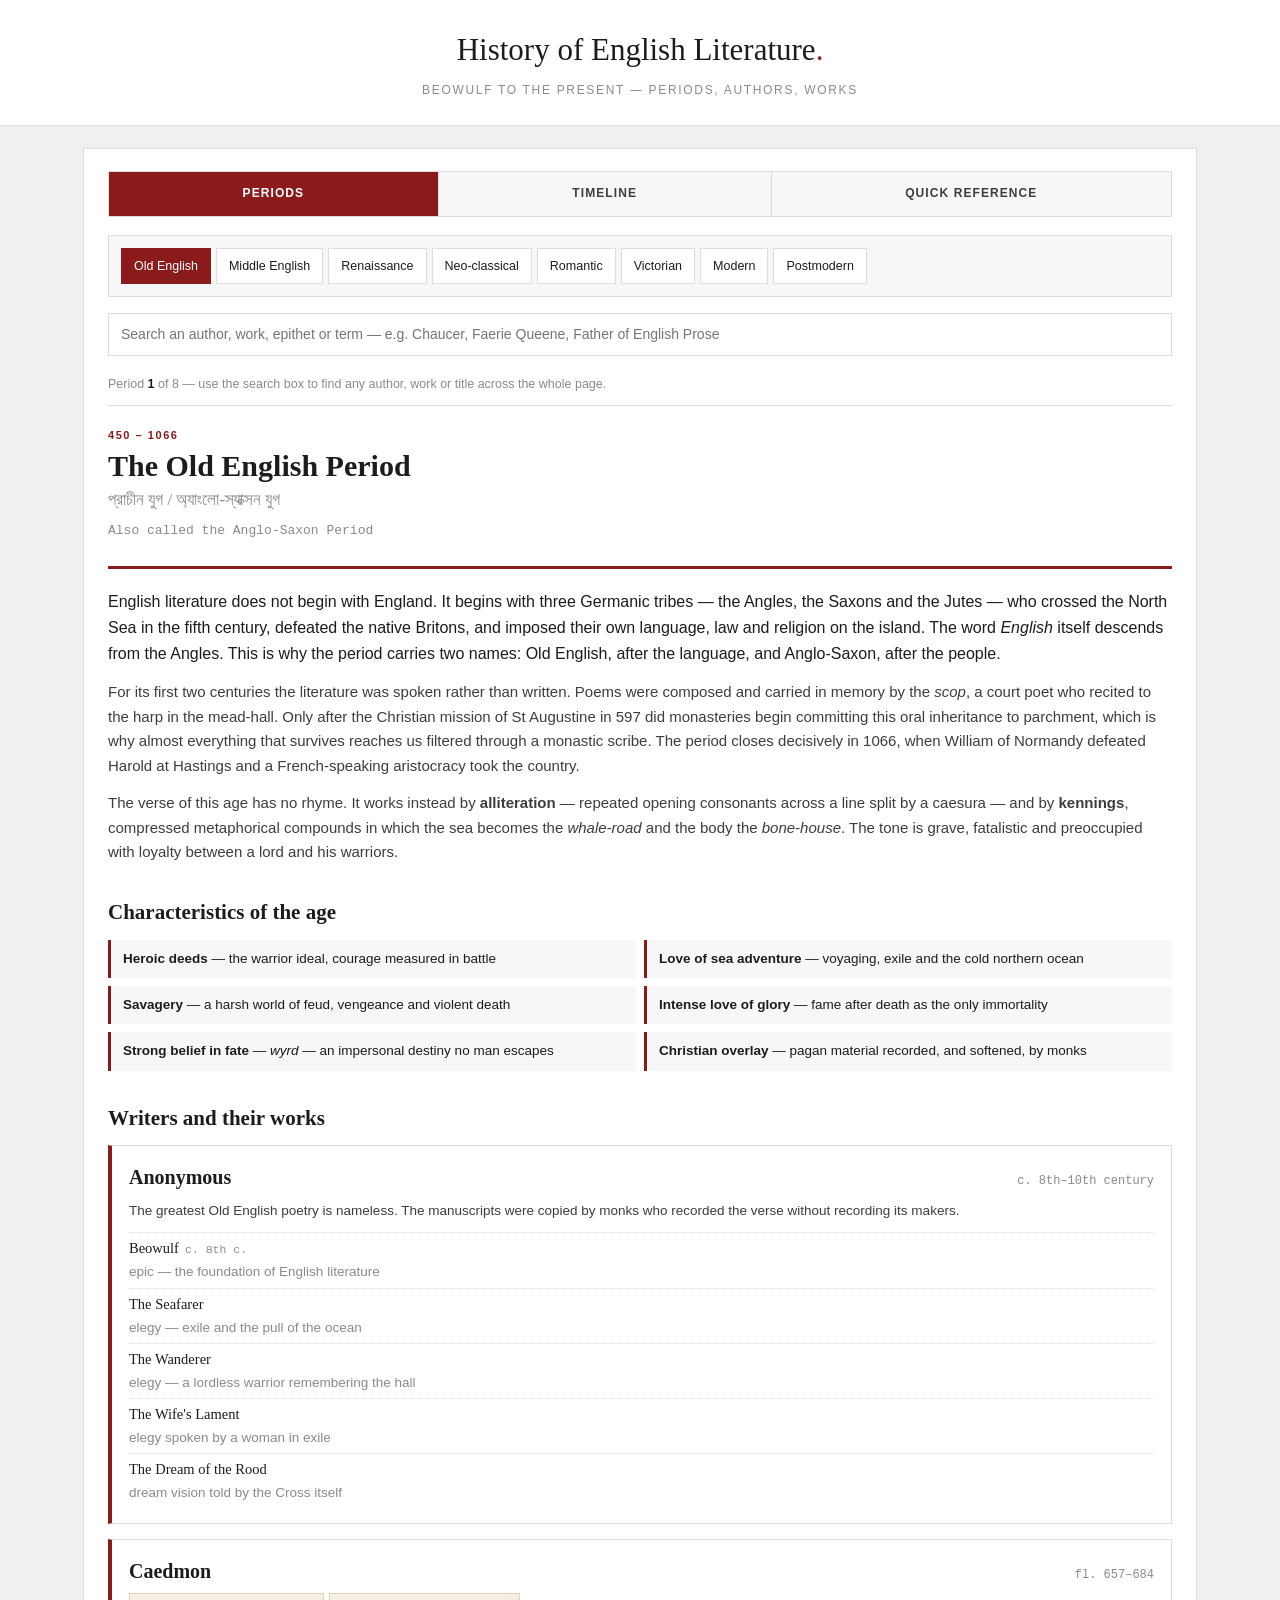
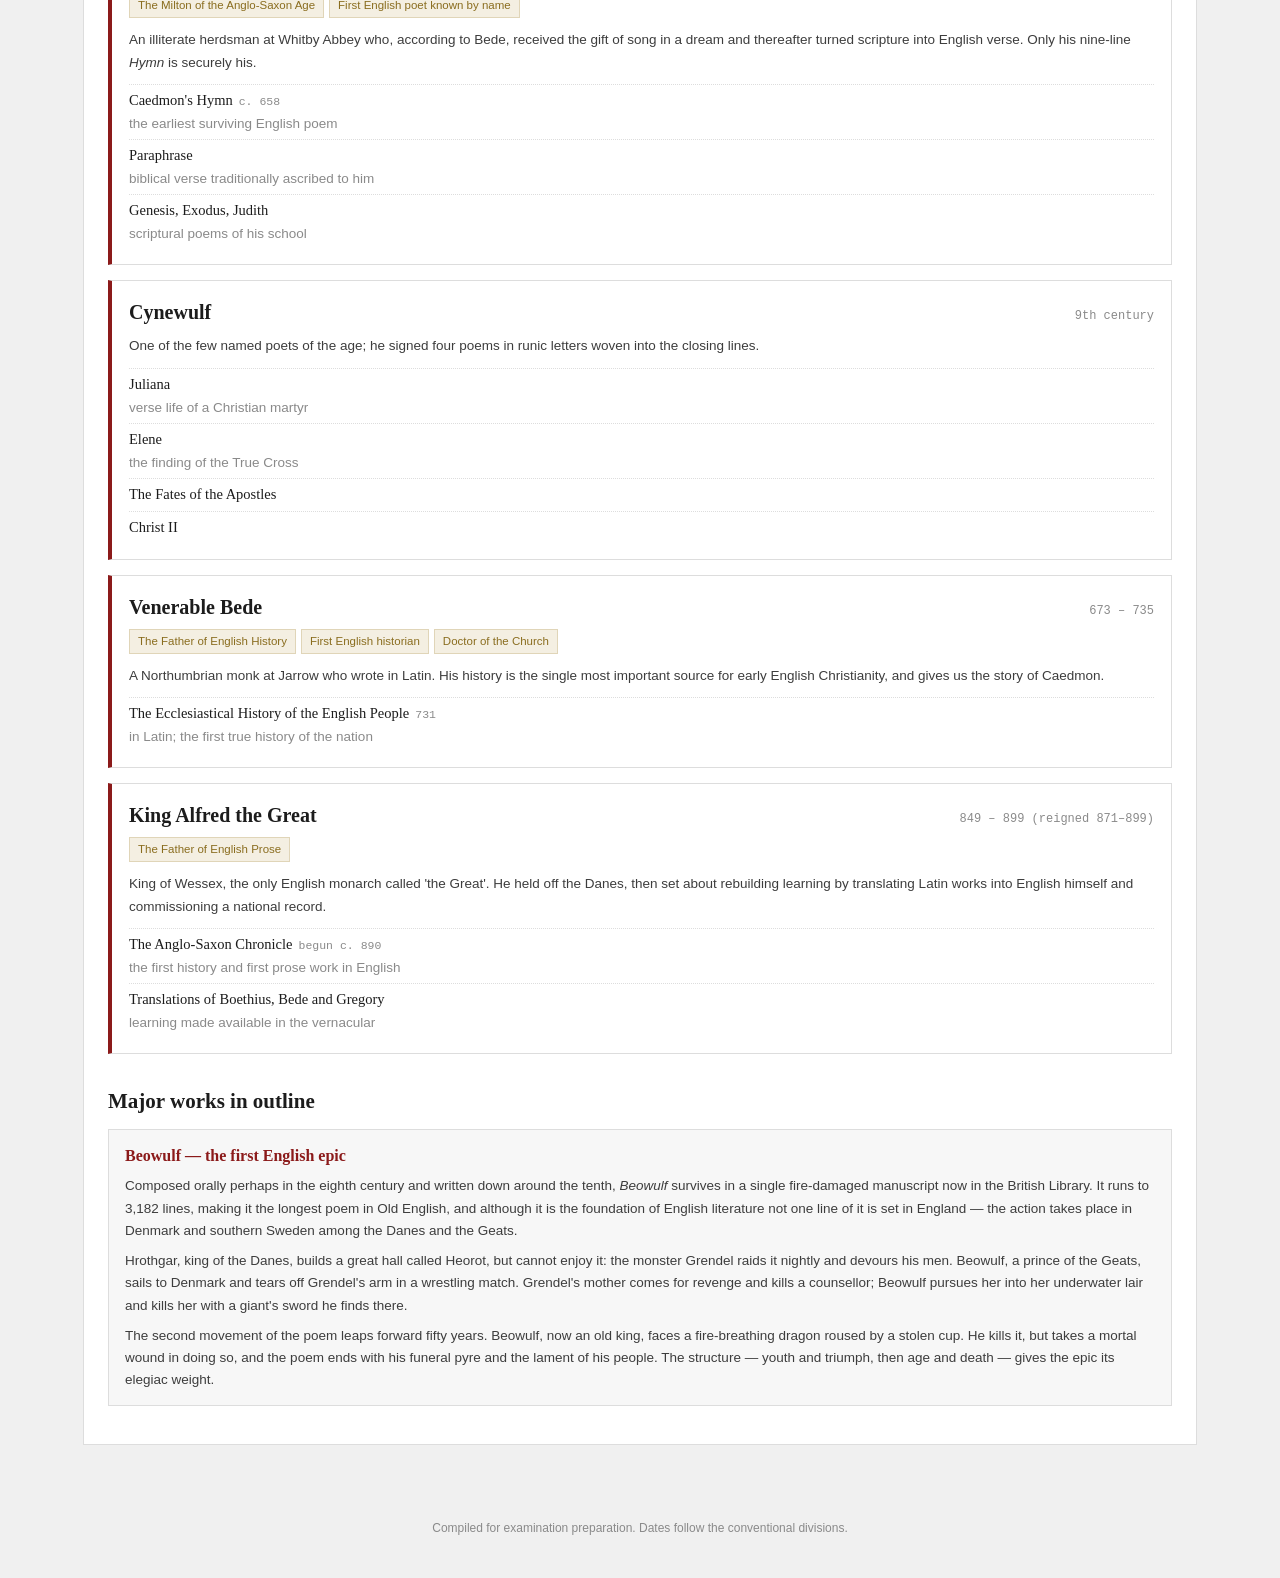
==== english-literature.html @ d2b41199 "Add files via upload" ====
<!DOCTYPE html>
<html lang="en">
<head>
<meta charset="utf-8">
<meta name="viewport" content="width=device-width, initial-scale=1">
<title>History of English Literature — periods, authors, works</title>
<meta name="description" content="A period-by-period history of English literature from Beowulf to the present: dates, characteristics, major authors, key works and the epithets examiners ask about.">
<style>
/* ==========================================================================
   Self-contained. Drop it next to style.css and delete the :root block if you
   want the page to inherit your site's tokens instead.
   ========================================================================== */
:root{
  --canvas:#fff; --tint:#f7f7f7; --ink:#1c1c1c; --ink-soft:#3d3d3d;
  --muted:#8a8a8a; --rule:#ddd; --rule-soft:#ececec;
  --red:#8b1a1a; --link:#1a4d8f; --green:#2c6e49; --gold:#8a6d1f;
  --font-head:Georgia,'Times New Roman',serif;
  --font-body:-apple-system,BlinkMacSystemFont,'Segoe UI',Roboto,sans-serif;
  --font-mono:ui-monospace,SFMono-Regular,Menlo,monospace;
}
*{box-sizing:border-box}
body{margin:0;background:#f0f0f0;color:var(--ink);font-family:var(--font-body);font-size:15px;line-height:1.65}
.wrap{max-width:1150px;margin:0 auto;padding:0 18px}

.site-header{background:var(--canvas);border-bottom:1px solid var(--rule);padding:24px 0;text-align:center}
.brand{font-family:var(--font-head);font-size:31px;color:var(--ink);text-decoration:none}
.brand .dot{color:var(--red)}
.tagline{font-size:12px;letter-spacing:.14em;text-transform:uppercase;color:var(--muted);margin:6px 0 0}
main{padding:22px 0 50px}
.panel{background:var(--canvas);border:1px solid var(--rule);padding:22px 24px}

/* tabs */
.tabs{display:flex;flex-wrap:wrap;border:1px solid var(--rule);margin-bottom:18px}
.tabs button{flex:1 1 auto;font:inherit;font-size:12px;font-weight:bold;letter-spacing:.09em;
  text-transform:uppercase;padding:12px 14px;background:var(--tint);color:var(--ink-soft);
  border:0;border-right:1px solid var(--rule);cursor:pointer}
.tabs button:last-child{border-right:0}
.tabs button:hover{color:var(--red)}
.tabs button[aria-selected="true"]{background:var(--red);color:#fff}

/* period rail */
.rail{display:flex;flex-wrap:wrap;gap:5px;padding:12px;background:var(--tint);border:1px solid var(--rule);margin-bottom:16px}
.rail button{font:inherit;font-size:12.5px;padding:7px 12px;border:1px solid var(--rule);
  background:var(--canvas);color:var(--ink);cursor:pointer}
.rail button:hover{border-color:var(--red);color:var(--red)}
.rail button[aria-pressed="true"]{background:var(--red);border-color:var(--red);color:#fff}

.searchbar{display:flex;gap:10px;margin-bottom:18px}
.searchbar input{flex:1;font:inherit;font-size:14px;padding:9px 12px;border:1px solid var(--rule);background:var(--canvas)}
.hint{font-size:12.5px;color:var(--muted);padding-bottom:10px;border-bottom:1px solid var(--rule);margin-bottom:20px}
.hint strong{color:var(--ink)}

/* period header */
.period-head{border-bottom:3px solid var(--red);padding-bottom:12px;margin-bottom:20px}
.period-kicker{font-size:11px;font-weight:bold;letter-spacing:.14em;text-transform:uppercase;color:var(--red);margin:0 0 4px}
.period-head h2{font-family:var(--font-head);font-size:30px;margin:0;line-height:1.2}
.period-head .bn{font-family:var(--font-head);font-size:17px;color:var(--muted);margin:2px 0 0}
.period-dates{font-family:var(--font-mono);font-size:13px;color:var(--muted);margin-top:6px}

h3{font-family:var(--font-head);font-size:21px;margin:26px 0 10px;padding-top:4px}
h4{font-family:var(--font-head);font-size:17px;margin:20px 0 8px}
p{margin:0 0 12px;color:var(--ink-soft)}
.lead{font-size:16px;color:var(--ink)}

.traits{display:grid;grid-template-columns:repeat(2,minmax(0,1fr));gap:8px;list-style:none;padding:0;margin:0 0 16px}
.traits li{background:var(--tint);border-left:3px solid var(--red);padding:8px 12px;font-size:13.5px}
.traits b{color:var(--ink)}

table{width:100%;border-collapse:collapse;margin:0 0 18px;font-size:13.5px}
th,td{border:1px solid var(--rule);padding:9px 11px;text-align:left;vertical-align:top}
th{background:#2b2b2b;color:#fff;font-size:11px;letter-spacing:.08em;text-transform:uppercase;font-weight:bold}
tbody tr:nth-child(even){background:#fafafa}
td .w{font-family:var(--font-head);font-size:14.5px}

/* author card */
.author{border:1px solid var(--rule);border-left:4px solid var(--red);padding:15px 17px;margin:0 0 15px;background:var(--canvas)}
.author-top{display:flex;justify-content:space-between;align-items:baseline;gap:12px;flex-wrap:wrap;margin-bottom:4px}
.author-name{font-family:var(--font-head);font-size:20px;margin:0}
.author-dates{font-family:var(--font-mono);font-size:12px;color:var(--muted)}
.epithet{display:inline-block;background:#f4efe2;border:1px solid #e0d5b8;color:var(--gold);
  font-size:11.5px;padding:2px 8px;margin:0 5px 5px 0}
.works{margin:10px 0 0;padding:0;list-style:none;font-size:13.5px}
.works li{padding:4px 0;border-top:1px dotted var(--rule)}
.works .t{font-family:var(--font-head);font-size:14.5px;color:var(--ink)}
.works .y{font-family:var(--font-mono);font-size:11.5px;color:var(--muted);margin-left:6px}
.works .g{color:var(--muted)}

.plot{background:var(--tint);border:1px solid var(--rule);padding:13px 16px;margin:0 0 16px}
.plot h5{font-family:var(--font-head);font-size:16px;margin:0 0 6px;color:var(--red)}
.plot p{font-size:13.5px;margin-bottom:8px}
.plot p:last-child{margin-bottom:0}
.quote{border-left:3px solid var(--red);padding:4px 0 4px 14px;margin:12px 0;font-family:var(--font-head);
  font-style:italic;font-size:14.5px;color:var(--ink-soft)}

.callout{background:#f4f7fa;border:1px solid #d3e0ec;padding:13px 16px;margin:16px 0;font-size:13.5px}
.callout b{color:var(--link)}

/* quick reference */
.qr-controls{display:flex;gap:10px;align-items:center;flex-wrap:wrap;margin-bottom:14px}
.btn{font:inherit;font-size:13px;padding:8px 16px;border:1px solid var(--rule);background:var(--canvas);color:var(--ink);cursor:pointer}
.btn:hover{border-color:var(--red);color:var(--red)}
table.hideAns td.ans{color:transparent;background:#efefef;cursor:pointer;user-select:none}
table.hideAns td.ans.open{color:inherit;background:inherit}

.empty{border:1px solid var(--rule);background:var(--tint);padding:26px;text-align:center;color:var(--ink-soft)}
.is-hidden{display:none!important}
footer{text-align:center;font-size:12px;color:var(--muted);padding:24px 0 40px}
mark{background:#fff2a8;color:inherit}

@media(max-width:860px){
  .traits{grid-template-columns:minmax(0,1fr)}
  .tabs button{flex:1 1 50%}
  .period-head h2{font-size:24px}
  table{font-size:12.5px}
  th,td{padding:7px 8px}
}
</style>
</head>
<body id="top">

<header class="site-header">
  <div class="wrap">
    <a class="brand" href="#top">History of English Literature<span class="dot">.</span></a>
    <p class="tagline">Beowulf to the present — periods, authors, works</p>
  </div>
</header>

<main>
<div class="wrap">
  <div class="panel">

    <div class="tabs" role="tablist">
      <button role="tab" id="tab-periods" aria-selected="true">Periods</button>
      <button role="tab" id="tab-timeline" aria-selected="false">Timeline</button>
      <button role="tab" id="tab-ref" aria-selected="false">Quick reference</button>
    </div>

    <!-- PERIODS ============================================================ -->
    <section id="panel-periods">
      <div class="rail" id="rail"></div>
      <div class="searchbar">
        <input type="search" id="q" placeholder="Search an author, work, epithet or term — e.g. Chaucer, Faerie Queene, Father of English Prose">
      </div>
      <p class="hint" id="hint">&nbsp;</p>
      <div id="content"></div>
    </section>

    <!-- TIMELINE =========================================================== -->
    <section id="panel-timeline" class="is-hidden">
      <div class="period-head">
        <p class="period-kicker">At a glance</p>
        <h2>The periods and their dates</h2>
        <p class="period-dates">Following the division set out by M. H. Abrams in <em>A Glossary of Literary Terms</em></p>
      </div>
      <p>Period boundaries are conveniences, not facts. Historians disagree by a decade here or there, and the same stretch of years often carries two names at once — the Shakespearean Age sits inside the Elizabethan, the Puritan Age overlaps the Caroline and the Commonwealth. The dates below are the ones most commonly set in examinations.</p>
      <table>
        <thead><tr><th style="width:44px">#</th><th>Period</th><th style="width:120px">Dates</th><th>Named after</th></tr></thead>
        <tbody id="tl"></tbody>
      </table>
      <div class="callout">
        <b>Why the names differ.</b> English literary periods are named in three ways: after a monarch (Elizabethan, Jacobean, Caroline, Victorian, Edwardian), after a dominant writer (the Age of Chaucer, of Dryden, of Pope, of Johnson), or after a movement or historical condition (Renaissance, Restoration, Romantic, Modern). Where a period has two names, an examiner may use either.
      </div>
    </section>

    <!-- QUICK REFERENCE ==================================================== -->
    <section id="panel-ref" class="is-hidden">
      <div class="period-head">
        <p class="period-kicker">High-yield</p>
        <h2>Epithets, firsts and fathers</h2>
        <p class="period-dates">The titles and "firsts" that questions turn on</p>
      </div>
      <div class="qr-controls">
        <button class="btn" id="toggleAns">Hide the answers</button>
        <span style="font-size:12.5px;color:var(--muted)" id="qrHint">Tap a hidden cell to reveal it</span>
      </div>

      <h3>Titles given to writers</h3>
      <table id="t-epithets"><thead><tr><th style="width:46%">Title</th><th>Writer</th></tr></thead><tbody></tbody></table>

      <h3>Firsts in English literature</h3>
      <table id="t-firsts"><thead><tr><th style="width:46%">The first…</th><th>Answer</th></tr></thead><tbody></tbody></table>

      <h3>Who wrote what</h3>
      <table id="t-works"><thead><tr><th style="width:46%">Work</th><th>Author</th></tr></thead><tbody></tbody></table>

      <h3>Famous lines and their source</h3>
      <table id="t-quotes"><thead><tr><th style="width:56%">Line</th><th>Source</th></tr></thead><tbody></tbody></table>
    </section>

  </div>
</div>
</main>

<footer>Compiled for examination preparation. Dates follow the conventional divisions.</footer>

<script>
/* ==========================================================================
   All content lives in PERIODS. Add an author by pushing to a period's
   `authors` array; add a period by pushing to PERIODS.
   ========================================================================== */
var PERIODS = [
{
id:"old", nav:"Old English", title:"The Old English Period", bn:"প্রাচীন যুগ / অ্যাংলো-স্যাক্সন যুগ",
dates:"450 – 1066", also:"Also called the Anglo-Saxon Period",
named:"The Angles and Saxons, Germanic tribes who settled Britain",
intro:[
"English literature does not begin with England. It begins with three Germanic tribes — the Angles, the Saxons and the Jutes — who crossed the North Sea in the fifth century, defeated the native Britons, and imposed their own language, law and religion on the island. The word <em>English</em> itself descends from the Angles. This is why the period carries two names: Old English, after the language, and Anglo-Saxon, after the people.",
"For its first two centuries the literature was spoken rather than written. Poems were composed and carried in memory by the <em>scop</em>, a court poet who recited to the harp in the mead-hall. Only after the Christian mission of St Augustine in 597 did monasteries begin committing this oral inheritance to parchment, which is why almost everything that survives reaches us filtered through a monastic scribe. The period closes decisively in 1066, when William of Normandy defeated Harold at Hastings and a French-speaking aristocracy took the country.",
"The verse of this age has no rhyme. It works instead by <strong>alliteration</strong> — repeated opening consonants across a line split by a caesura — and by <strong>kennings</strong>, compressed metaphorical compounds in which the sea becomes the <em>whale-road</em> and the body the <em>bone-house</em>. The tone is grave, fatalistic and preoccupied with loyalty between a lord and his warriors."
],
traits:[
["Heroic deeds","the warrior ideal, courage measured in battle"],
["Love of sea adventure","voyaging, exile and the cold northern ocean"],
["Savagery","a harsh world of feud, vengeance and violent death"],
["Intense love of glory","fame after death as the only immortality"],
["Strong belief in fate","<em>wyrd</em> — an impersonal destiny no man escapes"],
["Christian overlay","pagan material recorded, and softened, by monks"]
],
authors:[
{name:"Anonymous", dates:"c. 8th–10th century", ep:[],
 note:"The greatest Old English poetry is nameless. The manuscripts were copied by monks who recorded the verse without recording its makers.",
 works:[["Beowulf","c. 8th c.","epic — the foundation of English literature"],
        ["The Seafarer","","elegy — exile and the pull of the ocean"],
        ["The Wanderer","","elegy — a lordless warrior remembering the hall"],
        ["The Wife's Lament","","elegy spoken by a woman in exile"],
        ["The Dream of the Rood","","dream vision told by the Cross itself"]]},
{name:"Caedmon", dates:"fl. 657–684", ep:["The Milton of the Anglo-Saxon Age","First English poet known by name"],
 note:"An illiterate herdsman at Whitby Abbey who, according to Bede, received the gift of song in a dream and thereafter turned scripture into English verse. Only his nine-line <em>Hymn</em> is securely his.",
 works:[["Caedmon's Hymn","c. 658","the earliest surviving English poem"],
        ["Paraphrase","","biblical verse traditionally ascribed to him"],
        ["Genesis, Exodus, Judith","","scriptural poems of his school"]]},
{name:"Cynewulf", dates:"9th century", ep:[],
 note:"One of the few named poets of the age; he signed four poems in runic letters woven into the closing lines.",
 works:[["Juliana","","verse life of a Christian martyr"],
        ["Elene","","the finding of the True Cross"],
        ["The Fates of the Apostles","",""],
        ["Christ II","",""]]},
{name:"Venerable Bede", dates:"673 – 735", ep:["The Father of English History","First English historian","Doctor of the Church"],
 note:"A Northumbrian monk at Jarrow who wrote in Latin. His history is the single most important source for early English Christianity, and gives us the story of Caedmon.",
 works:[["The Ecclesiastical History of the English People","731","in Latin; the first true history of the nation"]]},
{name:"King Alfred the Great", dates:"849 – 899 (reigned 871–899)", ep:["The Father of English Prose"],
 note:"King of Wessex, the only English monarch called 'the Great'. He held off the Danes, then set about rebuilding learning by translating Latin works into English himself and commissioning a national record.",
 works:[["The Anglo-Saxon Chronicle","begun c. 890","the first history and first prose work in English"],
        ["Translations of Boethius, Bede and Gregory","","learning made available in the vernacular"]]}
],
plots:[
{t:"Beowulf — the first English epic",
 p:["Composed orally perhaps in the eighth century and written down around the tenth, <em>Beowulf</em> survives in a single fire-damaged manuscript now in the British Library. It runs to 3,182 lines, making it the longest poem in Old English, and although it is the foundation of English literature not one line of it is set in England — the action takes place in Denmark and southern Sweden among the Danes and the Geats.",
    "Hrothgar, king of the Danes, builds a great hall called Heorot, but cannot enjoy it: the monster Grendel raids it nightly and devours his men. Beowulf, a prince of the Geats, sails to Denmark and tears off Grendel's arm in a wrestling match. Grendel's mother comes for revenge and kills a counsellor; Beowulf pursues her into her underwater lair and kills her with a giant's sword he finds there.",
    "The second movement of the poem leaps forward fifty years. Beowulf, now an old king, faces a fire-breathing dragon roused by a stolen cup. He kills it, but takes a mortal wound in doing so, and the poem ends with his funeral pyre and the lament of his people. The structure — youth and triumph, then age and death — gives the epic its elegiac weight."]}
],
extra:""
},

{
id:"middle", nav:"Middle English", title:"The Middle English Period", bn:"মধ্যযুগ",
dates:"1066 – 1500", also:"Divided into the Anglo-Norman Period, the Age of Chaucer and the Barren Age",
named:"The transitional state of the language between Old and Modern English",
intro:[
"The Norman Conquest of 1066 did to English what no invasion has done since: it removed the language from public life. For roughly three hundred years the court spoke French, the church and the scholars wrote Latin, and English survived as the unwritten speech of the conquered majority. When it re-emerged as a literary language in the fourteenth century it had been transformed — its inflections worn away, its vocabulary flooded with French words, its poetry newly willing to rhyme.",
"The period is conventionally divided in three. The <strong>Anglo-Norman Period</strong> (1066–1350) produced little in English itself. The <strong>Age of Chaucer</strong> (1340–1400) is the summit, when Geoffrey Chaucer proved that the London dialect could carry poetry equal to anything in Europe. The <strong>Barren Age</strong> (1400–1485) that follows is a genuine trough: Chaucer's imitators had his manner without his intelligence, and little of lasting value was written until the Renaissance arrived.",
"Two forces shape the writing. Religion remains dominant, but after about 1350 a secular literature emerges alongside it — Chaucer's pilgrims are on a religious journey and tell almost entirely worldly tales. And the code of <strong>chivalry</strong>, imported with the Normans, supplies the romance: knights, quests, courtly love and the matter of King Arthur."
],
traits:[
["Love","courtly love — the knight's idealised service to a lady"],
["Religion","church-centred writing, allegory, saints' lives"],
["Chivalry","the knightly code, quest romance, Arthurian matter"],
["French and Latin influence","vocabulary, verse forms and subject matter"],
["The rise of rhyme","alliterative verse gives way to rhymed stanzas"],
["Emerging realism","Chaucer's pilgrims as observed social types"]
],
authors:[
{name:"Geoffrey Chaucer", dates:"c. 1340 – 1400", ep:["The Father of English Poetry","The Father of English Literature","First National Poet of England","The Morning Star of the Renaissance"],
 note:"Born in London, a soldier under Edward III, later a customs official and diplomat whose travels took him to Italy, where Dante, Petrarch and Boccaccio changed his idea of what poetry could do. He was the first writer buried in what became Poets' Corner, Westminster Abbey — his tomb is why it exists.",
 works:[["The Canterbury Tales","c. 1387–1400","his masterpiece; unfinished"],
        ["Troilus and Criseyde","c. 1385","his first complete long work"],
        ["The Book of the Duchess","c. 1370","elegy for Blanche of Lancaster"],
        ["The House of Fame","c. 1380","dream vision"],
        ["The Parliament of Fowls","c. 1382","dream vision; birds choose mates"],
        ["The Legend of Good Women","c. 1386",""]]},
{name:"William Langland", dates:"c. 1332 – 1386", ep:[],
 note:"A poet of protest who wrote in the old alliterative measure rather than the new rhymed verse. His target was the corruption of the clergy and the neglect of the poor.",
 works:[["Piers Plowman","1362","allegorical dream vision; social satire"]]},
{name:"John Wycliffe", dates:"c. 1320 – 1384", ep:["The Morning Star of the Reformation","Father of English Prose (a title also given to Alfred)"],
 note:"A theologian who attacked the wealth and authority of the church and insisted that ordinary people should be able to read scripture themselves. His followers were called Lollards; his bones were later dug up and burned.",
 works:[["The first complete English Bible","c. 1382","translated from the Latin Vulgate"]]},
{name:"John Gower", dates:"c. 1330 – 1408", ep:["The Moral Gower"],
 note:"Chaucer's friend and contemporary, and unusual in writing substantial works in all three languages of the age — English, French and Latin.",
 works:[["Confessio Amantis","1390","a lover's confession, in English"],
        ["Vox Clamantis","","in Latin"],
        ["Mirour de l'Omme","","in French"]]},
{name:"Sir Thomas Malory", dates:"c. 1415 – 1471", ep:[],
 note:"Compiled the scattered French and English Arthurian romances into a single continuous story while himself in prison. Printed by Caxton in 1485.",
 works:[["Le Morte d'Arthur","1485","the first prose romance in English"]]},
{name:"William Caxton", dates:"c. 1422 – 1491", ep:["The first English printer"],
 note:"Not a poet but decisive for literature: he set up the first printing press in England at Westminster in 1476, and by choosing the London dialect for his editions helped fix standard written English.",
 works:[["The Recuyell of the Historyes of Troye","1473","first book printed in English"],
        ["Printed editions of Chaucer, Gower and Malory","",""]]},
{name:"Other writers of the period", dates:"", ep:[],
 note:"",
 works:[["Geoffrey Gaimar — Estorie des Engleis","c. 1140","history in Anglo-Norman"],
        ["Thomas of Britain — Tristan","c. 1170","romance"],
        ["Anonymous — Sir Gawain and the Green Knight","c. 1375","the finest alliterative romance"],
        ["John Lydgate — Troy Book; Siege of Thebes","",""],
        ["William Dunbar — The Dance of the Seven Deadly Sins","",""]]}
],
plots:[
{t:"The Canterbury Tales",
 p:["Thirty pilgrims meet at the Tabard Inn in Southwark, bound for the shrine of Thomas Becket at Canterbury. Harry Bailly, the host, proposes that each tell two tales going and two returning, with a free supper for the best. That would have produced some 120 tales; Chaucer completed twenty-four, and no pilgrim tells more than one. The frame is left unfinished, but the fragment runs to roughly 17,000 lines.",
    "What makes the work revolutionary is the General Prologue, which introduces the pilgrims one by one — knight, miller, prioress, wife of Bath, pardoner, cook — as individuals rather than types, observed with an irony that never quite hardens into contempt. Chaucer includes himself among them, and gives himself the worst tale on purpose. Six hundred years later the portraits remain the most alive thing in medieval English."]},
{t:"Piers Plowman",
 p:["The poet falls asleep in the Malvern Hills and dreams of a field full of folk — lords, labourers, merchants, friars — assembled between a tower (Truth) and a dungeon (Falsehood). They wish to go on pilgrimage to Truth but have no guide, until a humble ploughman named Piers offers to lead them on one condition: that each first help him plough his half-acre. Most refuse, or slip away from the work.",
    "The dreamer then searches for the truly good, and finds almost none among the clergy. By the poem's close Piers has become identified with Christ himself. It is at once a religious allegory and the fiercest social criticism written in medieval England."]}
],
extra:"<div class='callout'><b>The Barren Age (1400–1485).</b> The eighty-five years between Chaucer's death and the accession of the Tudors are called the Barren Age or Dark Age of English literature. Chaucer had no successor of comparable power; his followers reproduced his forms without his substance, and the Wars of the Roses consumed the country's energies. The one great exception is Malory's <em>Le Morte d'Arthur</em>, completed at the very end of the period.</div>"
},

{
id:"renaissance", nav:"Renaissance", title:"The Renaissance Period", bn:"রেনেসাঁর যুগ",
dates:"1500 – 1660", also:"Preparation · Elizabethan · Jacobean · Caroline · Commonwealth",
named:"The French <em>renaissance</em> — rebirth, the revival of classical learning",
intro:[
"<em>Renaissance</em> means rebirth, and what was reborn was classical antiquity. The movement began in fourteenth-century Florence and reached England late, arriving with the new learning of Greek, the printing press, the Reformation and the discovery of the Americas. Its effect on literature was total: writers turned from anonymous devotion to individual ambition, from allegory to observation, from Latin to a confident vernacular.",
"The period is subdivided by reign. The <strong>Preparation</strong> (1500–1558) lays foundations — the sonnet is imported, blank verse invented, the first English comedy and tragedy written. The <strong>Elizabethan Age</strong> (1558–1603) is the summit, the Golden Age of English Literature, called <em>a nest of singing birds</em>. The <strong>Jacobean</strong> (1603–1625) turns darker and more inward. The <strong>Caroline</strong> (1625–1649) belongs to Charles I and the approaching civil war, and the <strong>Commonwealth</strong> (1649–1660) to Cromwell, whose Puritan government closed the theatres in 1642 and ended a great age of drama at a stroke.",
"Two literary developments matter above all: the arrival of <strong>drama</strong> as the dominant form, carried by Marlowe, Shakespeare and Jonson, and the arrival of the <strong>sonnet</strong>, imported from Petrarch by Wyatt and Surrey and remade into the English or Shakespearean form of three quatrains and a couplet."
],
traits:[
["Passion for knowledge","the revival of Greek and Latin learning"],
["Desire for wealth and power","ambition as a subject, not a sin"],
["Love of adventure","voyages, exploration, the New World"],
["Patriotism","national feeling after the Armada of 1588"],
["Love of beauty","sensuous imagery, the cult of the sonnet"],
["Humanism","man as the measure; life on earth worth living"]
],
authors:[
{name:"Sir Thomas More", dates:"1478 – 1535", ep:[],
 note:"Lawyer, Lord Chancellor and finally martyr — executed by Henry VIII for refusing to accept the king as head of the church. He wrote <em>Utopia</em> in Latin; it appeared in English only after his death.",
 works:[["Utopia","1516","Latin; English translation 1551. The Greek means 'no place'"]]},
{name:"Sir Thomas Wyatt", dates:"1503 – 1542", ep:["Introduced the sonnet into English"],
 note:"Diplomat and lyric poet who brought the Petrarchan sonnet back from Italy. Nothing was published in his lifetime; his poems appeared fifteen years after his death.",
 works:[["Songs and Sonnets (Tottel's Miscellany)","1557","with the Earl of Surrey"]]},
{name:"Henry Howard, Earl of Surrey", dates:"1517 – 1547", ep:["Introduced blank verse into English"],
 note:"Wyatt's collaborator, and the man who gave English poetry its most important metre — unrhymed iambic pentameter — in his translation of the <em>Aeneid</em>. Executed at thirty.",
 works:[["Translation of Virgil's Aeneid, Books II and IV","c. 1540","first English blank verse"],
        ["Poems in Tottel's Miscellany","1557",""]]},
{name:"Nicholas Udall", dates:"1504 – 1556", ep:["Wrote the first English comedy"],
 note:"Headmaster of Eton, and author of the play generally counted the first true comedy in English.",
 works:[["Ralph Roister Doister","c. 1553","the first English comedy"]]},
{name:"Thomas Sackville & Thomas Norton", dates:"1536–1608 · 1532–1584", ep:["Wrote the first English tragedy"],
 note:"Their <em>Gorboduc</em> is the first English tragedy and the first English play in blank verse — a British king divides his kingdom between two sons, who destroy each other and the state. Shakespeare would use the same premise in <em>King Lear</em>.",
 works:[["Gorboduc, or Ferrex and Porrex","1561","first English tragedy; first play in blank verse"]]},
{name:"Edmund Spenser", dates:"1552 – 1599", ep:["The Poet's Poet","The Prince of Poets"],
 note:"Born in London, educated at Cambridge, and buried near Chaucer in Westminster Abbey. He invented the nine-line <strong>Spenserian stanza</strong>, later used by Byron, Keats and Shelley.",
 works:[["The Faerie Queene","1590–96","his masterpiece; unfinished epic allegory"],
        ["The Shepheardes Calender","1579","pastoral; dedicated to Sidney"],
        ["Amoretti","1595","sonnet sequence"],
        ["Epithalamion","1595","marriage ode"],
        ["Astrophel","1596","elegy for Sidney"]]},
{name:"Sir Philip Sidney", dates:"1554 – 1586", ep:["The first English critic"],
 note:"Soldier, courtier and the age's ideal of the complete gentleman; he died at thirty-one of a wound at Zutphen. None of his work was published in his lifetime.",
 works:[["An Apology for Poetry","1595","also called The Defence of Poesie; first major English criticism"],
        ["Astrophel and Stella","1591","108 sonnets; the first English sonnet sequence"],
        ["Arcadia","1590","prose pastoral romance"]]},
{name:"Francis Bacon", dates:"1561 – 1626", ep:["The Father of the English Essay","Master of aphorism and terseness"],
 note:"Lawyer, philosopher, Lord Chancellor, and finally disgraced for taking bribes. His essays are famously compressed — argument stripped to its bones. He also gave scientific method its early modern statement.",
 works:[["Essays","1597, expanded 1625","Of Studies, Of Truth, Of Revenge, Of Marriage and Single Life, Of Great Place, Of Death, Of Friendship"],
        ["The Advancement of Learning","1605",""],
        ["Novum Organum","1620","in Latin; inductive method"],
        ["The New Atlantis","1626","utopia"]]},
{name:"Christopher Marlowe", dates:"1564 – 1593", ep:["The Father of English Tragedy","True founder of English drama","Pioneer of blank verse in drama"],
 note:"Born in Canterbury two months before Shakespeare; killed in a tavern brawl at Deptford at twenty-nine, probably as a government agent. His 'mighty line' made blank verse the natural speech of the English stage.",
 works:[["Doctor Faustus","c. 1592","the scholar who sells his soul"],
        ["Tamburlaine the Great","1587","the shepherd who conquers the East"],
        ["The Jew of Malta","c. 1589",""],
        ["Edward II","c. 1592","history play"],
        ["The Passionate Shepherd to His Love","1599","pastoral lyric"]]},
{name:"William Shakespeare", dates:"1564 – 1616", ep:["The Bard of Avon","The Swan of Avon","England's national poet"],
 note:"Born and died at Stratford-upon-Avon, on 23 April in both cases. He came to London as an actor with the Lord Chamberlain's Men, later the King's Men, and wrote some 37 plays and 154 sonnets. Though he wrote a dozen plays under James I, he is counted an Elizabethan. Most of his verse is blank verse — unrhymed iambic pentameter.",
 works:[["Tragedies","","Hamlet · Macbeth · King Lear · Othello · Romeo and Juliet · Julius Caesar · Antony and Cleopatra · Coriolanus · Timon of Athens · Titus Andronicus · Troilus and Cressida"],
        ["Comedies","","Twelfth Night · The Merchant of Venice · As You Like It · A Midsummer Night's Dream · Much Ado About Nothing · The Comedy of Errors · The Taming of the Shrew · All's Well That Ends Well · Measure for Measure · Love's Labour's Lost · The Merry Wives of Windsor"],
        ["Romances / late plays","","The Tempest · The Winter's Tale · Cymbeline · Pericles"],
        ["Histories","","Richard II · Richard III · King John · Henry IV, V, VI, VIII"],
        ["Poetry","","154 Sonnets · Venus and Adonis · The Rape of Lucrece · A Lover's Complaint · The Phoenix and the Turtle"]]},
{name:"Ben Jonson", dates:"1572 – 1637", ep:["Father of the Comedy of Humours","Poet Laureate"],
 note:"Bricklayer, soldier, actor and dramatist; he killed a fellow actor in a duel and escaped hanging by pleading benefit of clergy. His followers called themselves the Sons of Ben. His gravestone in Westminster Abbey reads <em>O Rare Ben Jonson</em>.",
 works:[["Volpone, or The Fox","1606","satire on greed built on beast fable"],
        ["The Alchemist","1610",""],
        ["Every Man in His Humour","1598","Shakespeare acted in it"],
        ["Epicoene, or The Silent Woman","1609",""],
        ["Bartholomew Fair","1614",""]]},
{name:"The University Wits", dates:"1580s–1590s", ep:[],
 note:"A group of young Oxford and Cambridge men who professionalised the English stage in the decade before Shakespeare: <strong>Christopher Marlowe, Thomas Kyd, Robert Greene, Thomas Nashe, John Lyly, George Peele</strong> and <strong>Thomas Lodge</strong>. Kyd is strictly not a graduate, but is always counted with them.",
 works:[["Thomas Kyd — The Spanish Tragedy","c. 1587","the first revenge tragedy; model for Hamlet"],
        ["John Lyly — Euphues: The Anatomy of Wit","1578","gave the language the word 'euphuism'"],
        ["Robert Greene — Friar Bacon and Friar Bungay","c. 1589",""],
        ["Thomas Nashe — The Unfortunate Traveller","1594","early picaresque fiction"],
        ["George Peele — The Arraignment of Paris","1584",""],
        ["Thomas Lodge — Rosalynde","1590","source of As You Like It"]]},
{name:"John Donne", dates:"1572 – 1631", ep:["The Poet of Love","Leader of the Metaphysical Poets"],
 note:"Born Catholic, converted to Anglicanism, and rose to be Dean of St Paul's. His poetry broke with smooth Elizabethan sweetness — abrupt, argumentative, learned, and yoking the most unlikely things together in the <strong>metaphysical conceit</strong>, as when two lovers become the twin legs of a compass.",
 works:[["The Good Morrow","","aubade"],
        ["The Sun Rising","","'Busy old fool, unruly sun'"],
        ["The Canonization","","'For God's sake hold your tongue, and let me love'"],
        ["A Valediction: Forbidding Mourning","","the compass conceit"],
        ["Death be not Proud","","Holy Sonnet X"],
        ["The Flea","",""]]},
{name:"John Webster", dates:"c. 1580 – 1634", ep:[],
 note:"The greatest tragedian after Shakespeare, and the darkest — his plays are studies in corruption, cruelty and the terror of death.",
 works:[["The Duchess of Malfi","1614","revenge tragedy"],
        ["The White Devil","1612","revenge tragedy"]]},
{name:"The Cavalier Poets", dates:"1620s–1640s", ep:["Sons of Ben"],
 note:"Courtly, secular, elegant poets who supported Charles I against Parliament: <strong>Robert Herrick, Thomas Carew, Sir John Suckling, Richard Lovelace</strong> and <strong>Abraham Cowley</strong>. They followed Ben Jonson, wrote short polished lyrics, and returned again and again to <em>carpe diem</em> — seize the day.",
 works:[["Robert Herrick — To Daffodils; Hesperides","1648","'Gather ye rosebuds while ye may'"],
        ["Richard Lovelace — To Althea, from Prison","1642","'Stone walls do not a prison make'"],
        ["Sir John Suckling — Ballad upon a Wedding","",""],
        ["Thomas Carew — An Elegy upon the Death of Dr Donne","",""]]},
{name:"George Herbert", dates:"1593 – 1633", ep:["The saint of the Metaphysical school"],
 note:"Cambridge orator turned country parson, persuaded to religion partly by Donne. His devotional poems, none published in his lifetime, include shaped or pattern poems printed in the outline of their subject.",
 works:[["The Temple","1633","posthumous collection"],
        ["Easter Wings","","a pattern poem shaped like wings"],
        ["The Collar","","rebellion and submission"],
        ["The Pulley","",""]]},
{name:"John Milton", dates:"1608 – 1674", ep:["The greatest English epic poet","The Master of the Grand Style"],
 note:"Cambridge-educated, met Galileo in Italy, then gave twenty years to political prose as Latin Secretary to Cromwell's republic. He went completely blind in 1652 and composed <em>Paradise Lost</em> by dictation. At the Restoration his books were burned and he narrowly escaped execution.",
 works:[["Paradise Lost","1667","epic in blank verse; the Fall of Man"],
        ["Paradise Regained","1671","Christ's temptation in the wilderness"],
        ["Samson Agonistes","1671","tragedy on the Greek model"],
        ["Lycidas","1637","pastoral elegy for Edward King"],
        ["Areopagitica","1644","prose; against censorship"],
        ["On His Blindness","c. 1655","sonnet — 'They also serve who only stand and wait'"]]},
{name:"Andrew Marvell", dates:"1621 – 1678", ep:["The last of the Metaphysical Poets"],
 note:"Milton's assistant as Latin Secretary, and later the man who probably saved Milton's life at the Restoration. Most of his poetry appeared only after his death.",
 works:[["To His Coy Mistress","","the great carpe diem poem"],
        ["The Definition of Love","",""],
        ["The Garden","",""],
        ["An Horatian Ode upon Cromwell's Return from Ireland","1650",""]]},
{name:"Other writers", dates:"", ep:[],
 note:"",
 works:[["King James I — the Authorised Version of the Bible","1611","the King James Bible; James was called 'the wisest fool in Christendom'"],
        ["Thomas Hobbes — Leviathan","1651","political philosophy"],
        ["Henry Vaughan — Silex Scintillans; The Retreat","1650","metaphysical; influenced Wordsworth"],
        ["Cyril Tourneur — The Revenger's Tragedy","1607",""],
        ["Jeremy Taylor — Holy Living; Holy Dying","1650–51",""]]}
],
plots:[
{t:"The Faerie Queene",
 p:["Spenser planned twelve books, one for each of twelve moral virtues, each following a knight sent out by Gloriana, Queen of Fairyland, on one day of her twelve-day festival. He finished six and part of a seventh. The poem works on several allegorical levels at once — moral, political, religious and chivalric.",
    "In Book I the Redcrosse Knight, representing Holiness and England's St George, is accompanied by Una — the one true faith — and deceived by Duessa, who stands for the Roman church and falsehood; he finally slays the dragon. Book II follows Sir Guyon, Temperance, who overcomes the enchantress Acrasia. Later books give us Britomart (Chastity), Sir Artegall (Justice) and Sir Calidore (Courtesy). Gloriana herself is Elizabeth I, and Prince Arthur, who rescues the other knights, represents Magnificence."]},
{t:"Doctor Faustus",
 p:["A brilliant scholar exhausts logic, medicine, law and theology, finds them all insufficient, and turns to necromancy. He signs a contract in his own blood with Lucifer, through the devil Mephistophilis: twenty-four years of unlimited knowledge and power, after which his soul is forfeit.",
    "What he does with that power is the tragedy. He plays tricks on the Pope, conjures Helen of Troy — 'Was this the face that launch'd a thousand ships?' — and squanders godlike power on entertainment. A Good Angel and an Evil Angel contend for him throughout, and he repeatedly tries to repent, but cannot. The final soliloquy, as the clock strikes toward midnight, is among the most terrifying speeches in English drama."]},
{t:"Hamlet",
 p:["Prince Hamlet returns to Elsinore to find his father dead, his uncle Claudius on the throne, and his mother Gertrude married to Claudius within a month — 'Frailty, thy name is woman!' His father's ghost reveals that Claudius poisoned him and demands revenge.",
    "Hamlet feigns madness while he seeks proof, staging a play, <em>The Murder of Gonzago</em>, whose plot mirrors the crime; Claudius's reaction confirms his guilt. But Hamlet delays, and the delay destroys everyone around him: Polonius killed by accident, Ophelia driven mad and drowned, Laertes turned into an instrument of revenge. In the final duel the poisoned foil and poisoned cup kill Gertrude, Laertes, Claudius and Hamlet himself.",
    "It belongs to the tradition of <strong>revenge tragedy</strong> founded by Kyd's <em>The Spanish Tragedy</em>, but Shakespeare turns the form inward: the obstacle is not an external enemy but the hero's own consciousness."]},
{t:"Macbeth",
 p:["Three witches greet Macbeth, a Scottish general, as Thane of Glamis, Thane of Cawdor, and king hereafter. When the second title arrives that same day, the third becomes an ambition. Urged on by Lady Macbeth, he murders King Duncan under his own roof at Inverness.",
    "The crown brings no security. Macbeth kills Banquo, whose descendants the witches promised the throne, and is haunted by his ghost; he slaughters Macduff's family; Scotland becomes a charnel house. Lady Macbeth, who had been the stronger of the two, disintegrates into sleepwalking guilt — 'All the perfumes of Arabia will not sweeten this little hand' — and dies by her own hand.",
    "The witches' final prophecies destroy him by being literally true and entirely misleading: no man of woman born can harm him, and he is safe till Birnam Wood comes to Dunsinane. The wood comes as camouflage, and Macduff was delivered by caesarean section."]},
{t:"Paradise Lost",
 p:["Milton's stated purpose is to 'justify the ways of God to men'. The epic opens not in Eden but in Hell, with Satan and his rebel angels lying on the burning lake after their defeat — a beginning <em>in medias res</em>, as classical epic requires. Satan rouses them, builds Pandemonium, and resolves on revenge through God's new creation, declaring it 'Better to reign in Hell, than serve in Heaven'.",
    "He makes his way to Eden, tempts Eve in the form of a serpent, and she and then Adam eat the forbidden fruit. They are expelled, but the ending is not despair: the archangel Michael shows Adam the future redemption, and the pair leave Paradise hand in hand with 'the world all before them'. Blake's remark that Milton was 'of the Devil's party without knowing it' points to the poem's central puzzle — Satan's magnificent energy in the early books."]}
],
extra:"<div class='callout'><b>The Metaphysical Poets.</b> The name was Dr Johnson's, and he meant it as a criticism: in these poets, he said, 'the most heterogeneous ideas are yoked by violence together'. The group — <strong>Donne, Herbert, Marvell, Vaughan, Crashaw and Cowley</strong> — is marked by intellectual argument in verse, abrupt colloquial openings, elaborate conceits drawn from science and geography, and a fusion of passion with logic. Largely dismissed for two centuries, they were restored to the first rank by T. S. Eliot in 1921.</div>"
},

{
id:"neoclassical", nav:"Neo-classical", title:"The Neo-Classical Period", bn:"নিওক্ল্যাসিক্যাল যুগ",
dates:"1660 – 1798", also:"Restoration · Augustan · Age of Sensibility",
named:"Its imitation of classical Greek and Roman models",
intro:[
"With the monarchy restored in 1660 the theatres reopened, and English writing changed character completely. The new ideal was classical: order, balance, correctness, reason, decorum. Writers took Horace, Virgil and Juvenal as models and aimed not at inspiration but at judgement. The characteristic verse form is the <strong>heroic couplet</strong> — rhymed iambic pentameter, closed and epigrammatic — and the characteristic mode is <strong>satire</strong>.",
"The age divides in three. The <strong>Restoration</strong> (1660–1700) is dominated by Dryden and by the comedy of manners, witty and sexually frank. The <strong>Augustan Age</strong> (1700–1745), named for the Roman emperor under whom Latin literature flourished, belongs to Pope and Swift, and is also called the Age of Pope. The <strong>Age of Sensibility</strong> (1745–1798), or Age of Johnson, sees the classical temper give way to feeling, melancholy and an interest in the primitive — a transition into Romanticism, which is why it is also called the Pre-Romantic Age.",
"The period's other great event has nothing to do with poetry. Between Defoe in 1719 and Richardson, Fielding, Sterne and Smollett in the 1740s and 1750s, the <strong>English novel</strong> comes into being as a serious literary form — realistic, prose, concerned with ordinary private lives."
],
traits:[
["Reason over emotion","judgement, good sense, restraint"],
["Satire","the dominant mode — Dryden, Pope, Swift"],
["The heroic couplet","closed, balanced, epigrammatic verse"],
["Imitation of the classics","Horace, Virgil, Juvenal as models"],
["Urban and social","the city, the coffee house, society as subject"],
["The rise of the novel","Defoe, Richardson, Fielding, Sterne"]
],
authors:[
{name:"John Dryden", dates:"1631 – 1700", ep:["The Father of English Criticism","First Poet Laureate (1668)","The age is called the Age of Dryden"],
 note:"He dominated every form of his age — verse satire, drama, translation and criticism — and made the heroic couplet the standard measure of English poetry for the next century.",
 works:[["Absalom and Achitophel","1681","political satire on a biblical frame"],
        ["Mac Flecknoe","1682","mock-heroic satire"],
        ["An Essay of Dramatic Poesy","1668","criticism, in dialogue"],
        ["All for Love","1677","blank-verse Antony and Cleopatra"],
        ["The Hind and the Panther","1687",""]]},
{name:"John Bunyan", dates:"1628 – 1688", ep:[],
 note:"A tinker's son and Nonconformist preacher who spent twelve years in Bedford jail for preaching without a licence, and wrote there. His allegory has been said to stand next to the Bible in English-speaking households.",
 works:[["The Pilgrim's Progress","1678","religious allegory"],
        ["The Holy War","1682",""],
        ["Grace Abounding to the Chief of Sinners","1666","spiritual autobiography"]]},
{name:"Daniel Defoe", dates:"1660 – 1731", ep:["Father of the English novel (a title shared with Fielding and Richardson)","Father of English journalism"],
 note:"Merchant, pamphleteer, spy and prolific journalist who turned to fiction late and wrote it as though it were fact — his novels present themselves as authentic memoirs.",
 works:[["Robinson Crusoe","1719","often called the first English novel"],
        ["Moll Flanders","1722",""],
        ["A Journal of the Plague Year","1722",""],
        ["Captain Singleton","1720",""],
        ["Roxana","1724",""]]},
{name:"Jonathan Swift", dates:"1667 – 1745", ep:["The greatest prose satirist in English"],
 note:"Born in Dublin, Dean of St Patrick's Cathedral there. His satire is savage rather than genial — where Pope mocks, Swift attacks. He lost his reason in later life. His own epitaph speaks of savage indignation that could no longer tear his heart.",
 works:[["Gulliver's Travels","1726","satire on humanity in four voyages"],
        ["A Tale of a Tub","1704","satire on religious corruption"],
        ["The Battle of the Books","1704",""],
        ["A Modest Proposal","1729","the most ferocious irony in English"]]},
{name:"Alexander Pope", dates:"1688 – 1744", ep:["The greatest of English mock-heroic poets","Master of the heroic couplet"],
 note:"Catholic, self-educated, and permanently crippled by tuberculosis of the spine, standing four foot six. He is the most quoted English poet after Shakespeare, and the first to live entirely on the earnings of his writing — his Homer translation made him independent.",
 works:[["The Rape of the Lock","1712, expanded 1714","mock-heroic on a stolen lock of hair"],
        ["An Essay on Criticism","1711","'A little learning is a dangerous thing'"],
        ["An Essay on Man","1733–34","'The proper study of mankind is man'"],
        ["The Dunciad","1728","satire on dullness"],
        ["Translations of the Iliad and Odyssey","1715–26",""]]},
{name:"Samuel Richardson", dates:"1689 – 1761", ep:["Father of the English novel of character"],
 note:"A printer who began by compiling a book of model letters and discovered a novel inside it. His works are <strong>epistolary</strong> — told entirely through letters — and gave English fiction its first sustained interior life.",
 works:[["Pamela, or Virtue Rewarded","1740","the first modern English novel by some accounts"],
        ["Clarissa","1748","his masterpiece; one of the longest novels in English"],
        ["Sir Charles Grandison","1753",""]]},
{name:"Henry Fielding", dates:"1707 – 1754", ep:["The Father of the English Novel"],
 note:"Playwright, magistrate and founder of the Bow Street Runners. He began writing fiction to ridicule Richardson's <em>Pamela</em>, and produced in <em>Tom Jones</em> the first great comic novel in English.",
 works:[["Tom Jones","1749","his masterpiece"],
        ["Joseph Andrews","1742","began as a parody of Pamela"],
        ["Shamela","1741","direct burlesque of Pamela"],
        ["Amelia","1751",""],
        ["Jonathan Wild","1743",""]]},
{name:"Samuel Johnson", dates:"1709 – 1784", ep:["Dr Johnson — the age is called the Age of Johnson","The greatest English lexicographer"],
 note:"Poet, essayist, critic, biographer and dictionary-maker, and the most formidable conversationalist of his century — preserved for us by Boswell's biography, generally called the finest in the language.",
 works:[["A Dictionary of the English Language","1755","nine years' work, largely single-handed"],
        ["Preface to Shakespeare","1765","criticism"],
        ["Lives of the Poets","1779–81",""],
        ["Rasselas","1759","philosophical tale"],
        ["London","1738","verse satire"]]},
{name:"Thomas Gray", dates:"1716 – 1771", ep:["The Graveyard Poet"],
 note:"A retiring Cambridge professor who published very little, and secured immortality with a single poem — the most quoted in English before Wordsworth.",
 works:[["Elegy Written in a Country Churchyard","1751","'Full many a flower is born to blush unseen'"],
        ["The Bard","1757",""],
        ["Ode on a Distant Prospect of Eton College","1747",""]]},
{name:"Restoration and 18th-century dramatists", dates:"", ep:[],
 note:"Restoration comedy — the <strong>comedy of manners</strong> — is witty, cynical and sexually frank, and was attacked for immorality by Jeremy Collier in 1698. Later in the century Goldsmith and Sheridan revived stage comedy in a gentler key.",
 works:[["William Congreve — The Way of the World","1700","the finest comedy of manners"],
        ["William Wycherley — The Country Wife","1675",""],
        ["Aphra Behn — Oroonoko; The Rover","1688, 1677","the first professional woman writer in English"],
        ["Oliver Goldsmith — She Stoops to Conquer","1773",""],
        ["Richard Brinsley Sheridan — The School for Scandal; The Rivals","1777, 1775",""]]},
{name:"Other writers", dates:"", ep:[],
 note:"",
 works:[["Joseph Addison & Richard Steele — The Tatler; The Spectator","1709, 1711","the periodical essay"],
        ["Laurence Sterne — Tristram Shandy","1759–67","experimental fiction two centuries early"],
        ["Tobias Smollett — Roderick Random","1748","picaresque"],
        ["Edward Gibbon — The Decline and Fall of the Roman Empire","1776–89",""],
        ["James Boswell — The Life of Samuel Johnson","1791","the greatest English biography"],
        ["Oliver Goldsmith — The Vicar of Wakefield; The Deserted Village","1766, 1770",""],
        ["Thomas Percy — Reliques of Ancient English Poetry","1765","ballad revival; pre-Romantic"],
        ["William Collins — Odes","1746","pre-Romantic"]]}
],
plots:[
{t:"The Pilgrim's Progress",
 p:["Christian, burdened by a load on his back and the knowledge that his city is doomed, sets out for the Celestial City on the advice of Evangelist. His wife and children refuse to come. He struggles through the Slough of Despond, is directed at the Wicket Gate, and loses his burden at the sight of the Cross.",
    "The journey is a map of the Christian life drawn as a landscape: the Palace Beautiful, the Valley of Humiliation where he fights the fiend Apollyon, the Valley of the Shadow of Death, Vanity Fair where his companion Faithful is martyred, Doubting Castle and its Giant Despair, the Delectable Mountains, and at last the River of Death, crossed with Hopeful, into the Celestial City. A second part follows his wife Christiana and their children on the same road."]},
{t:"Gulliver's Travels",
 p:["Four voyages, each a different angle of attack on human self-importance. In <strong>Lilliput</strong> Gulliver is a giant among six-inch people whose politics consist of a war over which end of an egg to break and whose court appointments are decided by rope-dancing — English party politics in miniature.",
    "In <strong>Brobdingnag</strong> the proportions reverse: he is a doll among giants, and when he proudly describes European government to their philosopher king, the king concludes that Gulliver's countrymen are the most pernicious race of little vermin on the earth. In <strong>Laputa</strong> Swift turns on abstract science — projectors labour to extract sunbeams from cucumbers while their country falls into ruin.",
    "In the fourth voyage he reaches the land of the <strong>Houyhnhnms</strong>, rational horses, who keep as beasts the filthy human-shaped <strong>Yahoos</strong>. Gulliver comes to loathe his own species so completely that on returning home he cannot bear the smell of his wife. The book is read as a children's story and written as one of the bleakest indictments of humanity ever composed."]},
{t:"The Rape of the Lock",
 p:["A real quarrel between two Catholic families — a young lord cut a lock of hair from a society beauty — gave Pope the occasion for a mock-heroic poem: the full machinery of classical epic applied to a trivial subject, so that the mismatch becomes the joke and the criticism.",
    "Belinda sails up the Thames guarded by sylphs commanded by Ariel; her dressing table is described as an altar and her hairpins as armour; the Baron sacrifices to Love and then, at the card table over coffee, severs the lock with a pair of scissors. A mock battle follows, and the lock ascends to become a star. The poem mocks the vanity of fashionable society while conveying its glitter exactly."]}
],
extra:""
},

{
id:"romantic", nav:"Romantic", title:"The Romantic Period", bn:"রোমান্টিক যুগ",
dates:"1798 – 1832", also:"Opens with Lyrical Ballads, closes with the Reform Act and Scott's death",
named:"The Romantic movement — imagination, nature and individual feeling",
intro:[
"The Romantic period has the tidiest boundaries in English literature. It begins in 1798 with the publication of <em>Lyrical Ballads</em> by Wordsworth and Coleridge, and ends in 1832 with the first Reform Act and the death of Sir Walter Scott. In between, poetry was remade.",
"Everything the neo-classical age valued, the Romantics reversed. Where Pope wrote for a drawing room, Wordsworth wrote about a leech-gatherer in the language 'really used by men'. Reason gave way to <strong>imagination</strong>, the city to <strong>nature</strong>, society to the <strong>solitary individual</strong>, classical order to <strong>spontaneity</strong> — Wordsworth's famous definition is that poetry is 'the spontaneous overflow of powerful feelings recollected in tranquillity'. Childhood became a serious subject, the supernatural a legitimate one, and the poet a kind of prophet.",
"The engine behind it was political. The French Revolution of 1789 convinced a generation that the world could be made new — 'Bliss was it in that dawn to be alive', wrote Wordsworth — and its collapse into terror and Napoleonic empire drove many of them inward. The period is usually described in two generations: the older Wordsworth, Coleridge, Blake and Scott; the younger Byron, Shelley and Keats, all three of whom died abroad and young."
],
traits:[
["Imagination","the supreme faculty, superior to reason"],
["Nature","not scenery but a moral and spiritual presence"],
["The individual","solitude, subjectivity, the poet's own mind"],
["Simplicity of language","ordinary speech, ordinary rural subjects"],
["The supernatural","the Gothic, the strange, the visionary"],
["Medievalism and the past","ballads, romance, the Middle Ages"],
["Melancholy and longing","yearning for the unattainable"],
["Revolutionary politics","liberty, and disillusion after France"]
],
authors:[
{name:"William Blake", dates:"1757 – 1827", ep:["Pre-Romantic; poet, painter and engraver"],
 note:"An engraver by trade who saw visions from childhood, printed his own illuminated books, and was thought mad by most who knew him. He belongs before the Romantic movement proper but anticipates all of it.",
 works:[["Songs of Innocence","1789","'The Lamb'"],
        ["Songs of Experience","1794","'The Tyger', 'London'"],
        ["The Marriage of Heaven and Hell","1790–93",""],
        ["Jerusalem; Milton","","'And did those feet in ancient time'"]]},
{name:"William Wordsworth", dates:"1770 – 1850", ep:["The Poet of Nature","The High Priest of Nature","Poet Laureate 1843"],
 note:"With Coleridge he launched the movement, and in the Preface to the second edition of <em>Lyrical Ballads</em> wrote its manifesto. He is one of the <strong>Lake Poets</strong>, with Coleridge and Southey, named for the Lake District where they settled.",
 works:[["Lyrical Ballads","1798","with Coleridge; opens the Romantic age"],
        ["The Prelude","1850","autobiographical epic, published posthumously"],
        ["Tintern Abbey","1798",""],
        ["I Wandered Lonely as a Cloud","1807","'the daffodils'"],
        ["Ode: Intimations of Immortality","1807",""],
        ["The Solitary Reaper; Michael; The World Is Too Much with Us","",""]]},
{name:"Samuel Taylor Coleridge", dates:"1772 – 1834", ep:["Poet of the supernatural","Founder of English Romantic criticism"],
 note:"Wordsworth's collaborator, a critic and philosopher of the first rank, and an opium addict whose greatest poems are all unfinished or nearly so. In their division of labour Wordsworth took the ordinary and made it strange; Coleridge took the supernatural and made it believable.",
 works:[["The Rime of the Ancient Mariner","1798","opens Lyrical Ballads"],
        ["Kubla Khan","1816","'a vision in a dream'; a fragment"],
        ["Christabel","1816","unfinished"],
        ["Biographia Literaria","1817","criticism; 'willing suspension of disbelief'"],
        ["Dejection: An Ode","1802",""]]},
{name:"Lord Byron", dates:"1788 – 1824", ep:["Creator of the Byronic hero"],
 note:"The most famous writer in Europe in his lifetime — 'I awoke one morning and found myself famous' — and the most scandalous. He left England in 1816 amid rumours of incest, and died of fever at Missolonghi while fighting for Greek independence.",
 works:[["Don Juan","1819–24","satiric epic; unfinished"],
        ["Childe Harold's Pilgrimage","1812–18",""],
        ["She Walks in Beauty","1814",""],
        ["The Prisoner of Chillon","1816",""],
        ["Manfred","1817",""]]},
{name:"Percy Bysshe Shelley", dates:"1792 – 1822", ep:["The poet of revolt and hope"],
 note:"Expelled from Oxford for a pamphlet on atheism, a lifelong radical, and drowned in a boating accident off Italy a month before his thirtieth birthday. His declaration that poets are 'the unacknowledged legislators of the world' closes his <em>Defence of Poetry</em>.",
 works:[["Ode to the West Wind","1819","'If Winter comes, can Spring be far behind?'"],
        ["To a Skylark","1820",""],
        ["Prometheus Unbound","1820","lyrical drama"],
        ["Adonais","1821","elegy for Keats"],
        ["Ozymandias","1818",""],
        ["A Defence of Poetry","1821","prose"]]},
{name:"John Keats", dates:"1795 – 1821", ep:["The Poet of Beauty","The Poet of Sensuousness"],
 note:"Trained as a surgeon, abandoned it for poetry, produced his greatest work in a single astonishing year — 1819 — and died of tuberculosis in Rome at twenty-five. His self-composed epitaph reads: 'Here lies one whose name was writ in water.'",
 works:[["Ode on a Grecian Urn","1819","'Beauty is truth, truth beauty'"],
        ["Ode to a Nightingale","1819",""],
        ["To Autumn","1819",""],
        ["Ode on Melancholy; Ode to Psyche","1819",""],
        ["The Eve of St Agnes","1820",""],
        ["Endymion","1818","'A thing of beauty is a joy for ever'"],
        ["La Belle Dame sans Merci","1819","ballad"]]},
{name:"Sir Walter Scott", dates:"1771 – 1832", ep:["The Father of the historical novel"],
 note:"Began as a poet and turned to fiction, inventing the historical novel and making Scotland a subject for European literature. He published the novels anonymously as 'the author of Waverley'.",
 works:[["Waverley","1814","the first historical novel"],
        ["Ivanhoe","1819",""],
        ["Rob Roy","1817",""],
        ["The Lady of the Lake","1810","narrative poem"]]},
{name:"Jane Austen", dates:"1775 – 1817", ep:["Mistress of irony and the novel of manners"],
 note:"She wrote during the Romantic period but is not of it — no wild nature, no revolution, no visionary excess, but the comedy of three or four families in a country village, observed with unmatched precision. All her novels were published anonymously.",
 works:[["Pride and Prejudice","1813",""],
        ["Sense and Sensibility","1811",""],
        ["Emma","1815",""],
        ["Mansfield Park","1814",""],
        ["Northanger Abbey","1817","satire on the Gothic novel"],
        ["Persuasion","1817",""]]},
{name:"Essayists and other novelists", dates:"", ep:[],
 note:"",
 works:[["Charles Lamb — Essays of Elia","1823","under the pen name Elia"],
        ["William Hazlitt — Table Talk; The Spirit of the Age","1821, 1825","criticism"],
        ["Thomas De Quincey — Confessions of an English Opium-Eater","1821",""],
        ["Mary Shelley — Frankenstein","1818","the Gothic novel's masterpiece"],
        ["Robert Southey — Poet Laureate 1813","","the third Lake Poet"]]}
],
plots:[
{t:"The Rime of the Ancient Mariner",
 p:["An old sailor stops a guest on his way to a wedding and compels him to hear his story. On a voyage south the ship is driven into ice, and an albatross appears and is greeted as a good omen — whereupon the Mariner shoots it, for no reason the poem ever supplies. That motiveless act is the centre of everything that follows.",
    "The wind dies, the ship is becalmed under a burning sun — 'Water, water, every where, / Nor any drop to drink' — and the crew hang the dead bird around his neck. A spectral ship arrives carrying Death and Life-in-Death, who dice for the crew; all two hundred die, and the Mariner alone lives on among the corpses. Only when he blesses the water-snakes unawares does the spell break and the albatross fall from his neck. He is condemned to wander and retell the tale, and the moral he draws — that we must love all creatures — is famously too small for the horror that produced it."]},
{t:"Ode on a Grecian Urn",
 p:["Keats addresses a Greek vase, reading its carved scenes: lovers who will never kiss but whose love will never fade, a piper whose unheard melodies are sweeter than heard ones, a town emptied forever of the people going to sacrifice. Art holds life still at the moment of greatest intensity, and the cost of that permanence is that nothing in it can ever be completed.",
    "The poem ends with the urn's own pronouncement — 'Beauty is truth, truth beauty, — that is all / Ye know on earth, and all ye need to know' — a line critics have argued over for two centuries."]}
],
extra:""
},

{
id:"victorian", nav:"Victorian", title:"The Victorian Period", bn:"ভিক্টোরীয় যুগ",
dates:"1832 – 1901", also:"Named for the reign of Queen Victoria (1837–1901)",
named:"Queen Victoria",
intro:[
"The Victorian age is the age of the novel. A vastly expanded reading public, cheap serial publication in monthly parts and circulating libraries made fiction the dominant literary form for the first time, and the great Victorian novelists wrote for an audience that spanned the whole middle class.",
"It is also an age of doubt. Industrialisation created enormous wealth and appalling cities; geology and then Darwin's <em>Origin of Species</em> (1859) undermined the literal authority of scripture; and the resulting crisis of faith runs through the period's best poetry, most explicitly in Tennyson's <em>In Memoriam</em> and Arnold's <em>Dover Beach</em>. The confident public surface — moral earnestness, respectability, imperial self-assurance — sits above a persistent private anxiety.",
"Literature took on social work. Dickens attacked the workhouse, the debtors' prison and the law; Gaskell and Kingsley wrote industrial novels; Carlyle and Ruskin denounced the whole machinery of Victorian commerce. Toward the end of the century the mood shifts again with <strong>Aestheticism</strong> and the doctrine of art for art's sake, and with the pessimism of Hardy and the Decadents of the 1890s."
],
traits:[
["The novel dominant","serial publication; a mass reading public"],
["Social criticism","poverty, industry, education, class, reform"],
["Faith and doubt","science, Darwin, and the crisis of belief"],
["Moral earnestness","duty, respectability, the domestic ideal"],
["Realism","detailed observation of contemporary society"],
["The dramatic monologue","Browning's contribution to poetry"],
["Imperialism","the empire as setting and assumption"],
["Aestheticism at the close","art for art's sake; the Decadents"]
],
authors:[
{name:"Alfred, Lord Tennyson", dates:"1809 – 1892", ep:["Poet Laureate 1850–1892","The representative voice of the age"],
 note:"Laureate for forty-two years, the most popular poet England has had, and the one who gave Victorian doubt its most enduring expression in the long elegy for his friend Arthur Hallam.",
 works:[["In Memoriam A.H.H.","1850","elegy in 133 sections; seventeen years' work"],
        ["Idylls of the King","1859–85","Arthurian cycle"],
        ["Ulysses","1842","'To strive, to seek, to find, and not to yield'"],
        ["The Charge of the Light Brigade","1854",""],
        ["The Lady of Shalott","1832",""],
        ["Break, Break, Break; Crossing the Bar","",""]]},
{name:"Robert Browning", dates:"1812 – 1889", ep:["Master of the dramatic monologue"],
 note:"His characteristic form puts a single speaker in a charged moment and lets him reveal, unwittingly, far more than he intends. He eloped with Elizabeth Barrett to Italy in 1846.",
 works:[["My Last Duchess","1842","the definitive dramatic monologue"],
        ["The Ring and the Book","1868–69","a murder told twelve times over"],
        ["Fra Lippo Lippi; Andrea del Sarto","1855",""],
        ["Rabbi Ben Ezra","1864",""],
        ["Pippa Passes","1841","'God's in his heaven — All's right with the world!'"]]},
{name:"Matthew Arnold", dates:"1822 – 1888", ep:["The critic of the age"],
 note:"Poet, school inspector and the most influential critic of his century, who argued that in the absence of religion, culture and poetry must do religion's work.",
 works:[["Dover Beach","1867","'the melancholy, long, withdrawing roar' of faith"],
        ["Culture and Anarchy","1869","criticism of society"],
        ["The Scholar Gipsy; Thyrsis","1853, 1866",""],
        ["Essays in Criticism","1865, 1888",""]]},
{name:"Charles Dickens", dates:"1812 – 1870", ep:["The greatest Victorian novelist","Master of caricature and social protest"],
 note:"Sent to work in a blacking factory at twelve when his father was imprisoned for debt — an experience that shaped everything he wrote. He published in monthly parts, which explains the cliffhangers and the enormous casts.",
 works:[["Great Expectations","1861",""],
        ["David Copperfield","1850","his own favourite; largely autobiographical"],
        ["A Tale of Two Cities","1859","'It was the best of times, it was the worst of times'"],
        ["Oliver Twist","1838",""],
        ["Hard Times","1854","industrial England and utilitarian education"],
        ["Bleak House","1853","the law's delays"],
        ["The Pickwick Papers","1836","his first success"],
        ["A Christmas Carol","1843",""]]},
{name:"The Brontë sisters", dates:"Charlotte 1816–55 · Emily 1818–48 · Anne 1820–49", ep:[],
 note:"Three sisters in an isolated Yorkshire parsonage who first published under the male pen names Currer, Ellis and Acton Bell. All three died young.",
 works:[["Charlotte — Jane Eyre","1847","'Reader, I married him'"],
        ["Emily — Wuthering Heights","1847","her only novel"],
        ["Anne — The Tenant of Wildfell Hall","1848",""],
        ["Charlotte — Villette; Shirley","1853, 1849",""]]},
{name:"George Eliot", dates:"1819 – 1880", ep:["The most intellectual of Victorian novelists"],
 note:"Mary Ann Evans wrote under a man's name to be taken seriously and to protect her private life — she lived openly with a married man for over twenty years. <em>Middlemarch</em> is regularly named the greatest novel in English.",
 works:[["Middlemarch","1871–72","'a study of provincial life'"],
        ["The Mill on the Floss","1860",""],
        ["Silas Marner","1861",""],
        ["Adam Bede","1859",""],
        ["Daniel Deronda","1876",""]]},
{name:"Thomas Hardy", dates:"1840 – 1928", ep:["The novelist of Wessex","Poet of pessimism"],
 note:"He set his novels in a half-imagined 'Wessex' and was so wounded by the reception of <em>Jude the Obscure</em> that he abandoned fiction entirely and spent his last thirty years writing poetry, in which he is equally major.",
 works:[["Tess of the d'Urbervilles","1891",""],
        ["Far from the Madding Crowd","1874",""],
        ["The Mayor of Casterbridge","1886",""],
        ["Jude the Obscure","1895","his last novel"],
        ["The Return of the Native","1878",""],
        ["The Darkling Thrush; Poems 1912–13","","poetry"]]},
{name:"Oscar Wilde", dates:"1854 – 1900", ep:["Leader of the Aesthetic movement","The wittiest man of his age"],
 note:"Irish playwright, poet and aphorist, the public face of art for art's sake, ruined by imprisonment for homosexuality in 1895 and dead in Paris at forty-six.",
 works:[["The Importance of Being Earnest","1895","'A trivial comedy for serious people'"],
        ["The Picture of Dorian Gray","1890","his only novel"],
        ["Lady Windermere's Fan; An Ideal Husband","1892, 1895",""],
        ["The Ballad of Reading Gaol","1898",""],
        ["De Profundis","1905","prose, written in prison"]]},
{name:"Other Victorian writers", dates:"", ep:[],
 note:"",
 works:[["Elizabeth Barrett Browning — Sonnets from the Portuguese","1850","'How do I love thee? Let me count the ways'"],
        ["Thomas Carlyle — Sartor Resartus; The French Revolution","1836, 1837",""],
        ["John Ruskin — Modern Painters; Unto This Last","1843, 1862","art and social criticism"],
        ["John Stuart Mill — On Liberty; The Subjection of Women","1859, 1869",""],
        ["Dante Gabriel Rossetti & Christina Rossetti","","the Pre-Raphaelites; 'Goblin Market' 1862"],
        ["Algernon Charles Swinburne — Poems and Ballads","1866",""],
        ["W. M. Thackeray — Vanity Fair","1848","'a novel without a hero'"],
        ["Elizabeth Gaskell — North and South; Mary Barton","1855, 1848","industrial novels"],
        ["Anthony Trollope — Barchester Towers","1857",""],
        ["Lewis Carroll — Alice's Adventures in Wonderland","1865",""],
        ["Rudyard Kipling — Kim; The Jungle Book","1901, 1894","Nobel Prize 1907"],
        ["Robert Louis Stevenson — Treasure Island; Dr Jekyll and Mr Hyde","1883, 1886",""],
        ["Gerard Manley Hopkins","","'sprung rhythm'; published 1918, long after his death"]]}
],
plots:[
{t:"My Last Duchess",
 p:["The Duke of Ferrara shows an envoy a portrait of his previous wife, painted on the wall behind a curtain only he may draw. As he talks, he reveals that she smiled at everyone, thanked people for small kindnesses, and ranked his 'nine-hundred-years-old name' with anybody's gift — so he 'gave commands; / Then all smiles stopped together'.",
    "He is negotiating for his next wife, and he says all this to her family's representative without any awareness of what he has confessed. That gap — between what the speaker intends to say and what the reader hears — is what the dramatic monologue exists to produce."]}
],
extra:""
},

{
id:"modern", nav:"Modern", title:"The Modern Period", bn:"আধুনিক যুগ",
dates:"1901 – 1939", also:"Edwardian (1901–1910) · Georgian (1910–1936)",
named:"Modernism — the deliberate break with nineteenth-century form",
intro:[
"Modern literature is a literature of rupture. The First World War destroyed the moral confidence of the nineteenth century; Freud made the mind opaque to itself; Marx and Darwin had already unsettled society and species; Einstein unsettled space and time. Writers concluded that inherited forms could no longer hold experience, and set about breaking them.",
"In fiction this produced the <strong>stream of consciousness</strong> — Joyce and Woolf abandoning external plot for the unedited flow of a mind — and the abandonment of the reliable narrator. In poetry it produced free verse, fragmentation, allusion and difficulty, above all in <em>The Waste Land</em> (1922), which remains the central document of English modernism. 1922 is the movement's annus mirabilis: <em>Ulysses</em> and <em>The Waste Land</em> in a single year.",
"Two subordinate labels: the <strong>Edwardian</strong> period (1901–1910) covers the reign of Edward VII, when Shaw, Wells and Galsworthy still wrote confident social fiction and drama; the <strong>Georgian</strong> (1910–1936) covers George V, and includes both the pastoral Georgian poets and the War Poets who destroyed their idiom from the trenches."
],
traits:[
["Break with tradition","inherited forms rejected as inadequate"],
["Stream of consciousness","interior monologue; the unedited mind"],
["Fragmentation","broken structure, juxtaposition, collage"],
["Allusion and difficulty","the reader expected to work"],
["Alienation","the isolated individual in the modern city"],
["Loss of faith and certainty","no reliable narrator, no fixed truth"],
["Myth as scaffolding","ancient patterns under modern chaos"],
["War","the trenches as the century's defining experience"]
],
authors:[
{name:"T. S. Eliot", dates:"1888 – 1965", ep:["The central figure of English modernism","Nobel Prize 1948"],
 note:"American-born, later a British subject, and the poet-critic who reshaped both the writing and the reading of poetry in English. His criticism gave us the 'objective correlative' and the 'dissociation of sensibility', and restored the Metaphysical poets to favour.",
 works:[["The Waste Land","1922","edited by Ezra Pound; the key modernist poem"],
        ["The Love Song of J. Alfred Prufrock","1915",""],
        ["Four Quartets","1943",""],
        ["Murder in the Cathedral","1935","verse drama on Becket"],
        ["The Hollow Men","1925","'This is the way the world ends / Not with a bang but a whimper'"],
        ["Tradition and the Individual Talent","1919","criticism"]]},
{name:"James Joyce", dates:"1882 – 1941", ep:["Master of the stream of consciousness"],
 note:"An Irishman who left Dublin at twenty-two and wrote about nothing else for the rest of his life from Trieste, Zurich and Paris. <em>Ulysses</em> maps a single Dublin day — 16 June 1904, now Bloomsday — onto the structure of the <em>Odyssey</em>.",
 works:[["Ulysses","1922","one day in Dublin; banned for obscenity for years"],
        ["A Portrait of the Artist as a Young Man","1916",""],
        ["Dubliners","1914","short stories, ending with 'The Dead'"],
        ["Finnegans Wake","1939","seventeen years' work in a private language"]]},
{name:"Virginia Woolf", dates:"1882 – 1941", ep:["Central figure of the Bloomsbury Group"],
 note:"Novelist, essayist and critic who dissolved conventional plot into consciousness and time. <em>A Room of One's Own</em> is a founding text of feminist criticism — a woman needs money and a room of her own if she is to write fiction.",
 works:[["Mrs Dalloway","1925","a single day in London"],
        ["To the Lighthouse","1927",""],
        ["Orlando","1928",""],
        ["The Waves","1931",""],
        ["A Room of One's Own","1929","essay"]]},
{name:"W. B. Yeats", dates:"1865 – 1939", ep:["The greatest Irish poet","Nobel Prize 1923"],
 note:"He began as a late Romantic writing Celtic twilight and remade himself in middle age into a hard, modern poet — the rare case of a writer whose best work is his last. Central to the Irish Literary Revival and the Abbey Theatre.",
 works:[["The Second Coming","1919","'Things fall apart; the centre cannot hold'"],
        ["Sailing to Byzantium","1928",""],
        ["Easter, 1916","1916","'A terrible beauty is born'"],
        ["The Lake Isle of Innisfree","1890",""],
        ["Among School Children; Leda and the Swan","1928",""]]},
{name:"George Bernard Shaw", dates:"1856 – 1950", ep:["Nobel Prize 1925","The greatest dramatist since Shakespeare, by his own estimate"],
 note:"Irish playwright, critic and socialist who used the stage for argument — his plays come with prefaces longer than the plays. He is the only person to hold both a Nobel Prize and an Academy Award.",
 works:[["Pygmalion","1913","later the source of My Fair Lady"],
        ["Man and Superman","1903",""],
        ["Saint Joan","1923",""],
        ["Arms and the Man","1894",""],
        ["Mrs Warren's Profession","1893",""]]},
{name:"D. H. Lawrence", dates:"1885 – 1930", ep:[],
 note:"A miner's son from Nottinghamshire whose novels of instinct, class and sexuality were repeatedly banned; the obscenity trial over <em>Lady Chatterley's Lover</em> came thirty years after his death.",
 works:[["Sons and Lovers","1913",""],
        ["Women in Love","1920",""],
        ["The Rainbow","1915","suppressed on publication"],
        ["Lady Chatterley's Lover","1928","unbanned in Britain only in 1960"]]},
{name:"The War Poets", dates:"1914 – 1918", ep:[],
 note:"Young officers who wrote from the Western Front and destroyed the patriotic rhetoric of the war from inside it. Owen's preface — 'My subject is War, and the pity of War. The Poetry is in the pity' — is their statement of intent. Owen was killed one week before the Armistice.",
 works:[["Wilfred Owen — Dulce et Decorum Est; Anthem for Doomed Youth","1917–18","'The old Lie'"],
        ["Siegfried Sassoon — Counter-Attack","1918",""],
        ["Rupert Brooke — The Soldier","1914","'some corner of a foreign field'; the early, patriotic voice"],
        ["Isaac Rosenberg — Break of Day in the Trenches","1916",""]]},
{name:"Other modern writers", dates:"", ep:[],
 note:"",
 works:[["E. M. Forster — A Passage to India; Howards End","1924, 1910",""],
        ["Joseph Conrad — Heart of Darkness; Lord Jim","1899, 1900","a Pole writing in his third language"],
        ["H. G. Wells — The Time Machine; The War of the Worlds","1895, 1898","science fiction"],
        ["Ezra Pound — Cantos; Hugh Selwyn Mauberley","","'Make it new'; edited The Waste Land"],
        ["Aldous Huxley — Brave New World","1932","dystopia"],
        ["W. H. Auden — The Age of Anxiety; September 1, 1939","","the leading poet of the 1930s"],
        ["John Galsworthy — The Forsyte Saga","1922","Nobel Prize 1932"],
        ["Katherine Mansfield — The Garden Party","1922","short stories"]]}
],
plots:[
{t:"The Waste Land",
 p:["Four hundred and thirty-four lines in five sections, built from fragments of dozens of texts in half a dozen languages, with the poet's own notes appended. There is no continuous narrative and no single speaker; voices surface and vanish — a Lithuanian aristocrat, a fortune teller, a pub conversation at closing time, a typist and a clerk, the Thames, the desert, the Ganges.",
    "Underneath runs the myth of the Fisher King and the search for the Grail, taken from Jessie Weston and Frazer: a wounded king, a barren land, and a quest that might restore fertility. Eliot's post-war Europe is that barren land — 'A heap of broken images' — and the poem's closing Sanskrit benediction, <em>Shantih shantih shantih</em>, offers a peace it does not quite claim to have reached."]}
],
extra:""
},

{
id:"postmodern", nav:"Postmodern", title:"The Postmodern Period", bn:"আধুনিকোত্তর যুগ",
dates:"1939 – present", also:"Also called the Contemporary Period",
named:"Its relation to, and reaction against, modernism",
intro:[
"The conventional starting point is 1939 — the outbreak of the Second World War and the deaths of Yeats and Freud in the same year. What follows is less a single movement than a set of conditions: the war and the Holocaust, the atomic bomb, the collapse of the British Empire, the rise of mass media, and the arrival in English literature of writers from the countries Britain once ruled.",
"Where modernism mourned the loss of order, postmodernism treats the loss as a given and often as an opportunity. Its habits are playful and self-aware — <strong>metafiction</strong> that admits it is fiction, unreliable narrators, pastiche, irony, mixing of high and popular forms, and a scepticism about any grand explanatory story. Absurdist drama arrives with Beckett, whose <em>Waiting for Godot</em> is a play in which, as one early critic said, nothing happens, twice.",
"The most consequential development is <strong>postcolonial literature</strong>. Writers from Africa, the Caribbean, South Asia and elsewhere took the English novel and made it carry their own histories — Achebe, Rushdie, Naipaul, Walcott, Soyinka, Gordimer, Coetzee, Adichie — so that English literature ceased to be the literature of England."
],
traits:[
["Metafiction","fiction that draws attention to its own fictiveness"],
["Irony and playfulness","parody, pastiche, black comedy"],
["Scepticism of grand narratives","no single explanatory story is trusted"],
["Fragmentation embraced","not lamented, as in modernism"],
["High and popular culture mixed","genre and literary boundaries dissolve"],
["Postcolonial voices","English literature written from everywhere"],
["Absurdism in drama","Beckett, Pinter, the Theatre of the Absurd"],
["Magic realism","the marvellous treated as ordinary"]
],
authors:[
{name:"Samuel Beckett", dates:"1906 – 1989", ep:["Central figure of the Theatre of the Absurd","Nobel Prize 1969"],
 note:"An Irishman who wrote first in French and translated himself into English, stripping drama and fiction down toward silence.",
 works:[["Waiting for Godot","1953","two men wait for someone who never comes"],
        ["Endgame","1957",""],
        ["Krapp's Last Tape","1958",""],
        ["Molloy; Malone Dies; The Unnamable","1951–53","the trilogy"]]},
{name:"George Orwell", dates:"1903 – 1950", ep:[],
 note:"Eric Blair, born in Bengal, educated at Eton, a policeman in Burma and a fighter in Spain. His two late books gave the language <em>Big Brother</em>, <em>doublethink</em>, <em>thoughtcrime</em> and <em>Orwellian</em>.",
 works:[["Nineteen Eighty-Four","1949","dystopia"],
        ["Animal Farm","1945","political allegory"],
        ["Homage to Catalonia","1938",""],
        ["Politics and the English Language","1946","essay"]]},
{name:"Harold Pinter", dates:"1930 – 2008", ep:["Nobel Prize 2005","The 'Pinter pause'"],
 note:"Master of menace in ordinary rooms and ordinary speech; his silences carry as much as his dialogue, and the adjective <em>Pinteresque</em> entered the language in his lifetime.",
 works:[["The Birthday Party","1957",""],
        ["The Caretaker","1960",""],
        ["The Homecoming","1965",""]]},
{name:"Chinua Achebe", dates:"1930 – 2013", ep:["The father of modern African literature"],
 note:"His first novel answered the European view of Africa from inside it, and is among the most widely read books ever written by an African author. The title comes from Yeats.",
 works:[["Things Fall Apart","1958",""],
        ["No Longer at Ease","1960",""],
        ["Arrow of God","1964",""]]},
{name:"Salman Rushdie", dates:"b. 1947", ep:["Booker Prize 1981; Booker of Bookers"],
 note:"Indian-born British writer whose blend of history, myth and magic realism reshaped the English novel — and whose fourth novel brought a fatwa and years in hiding.",
 works:[["Midnight's Children","1981",""],
        ["The Satanic Verses","1988",""],
        ["Shame","1983",""]]},
{name:"Poets after 1945", dates:"", ep:[],
 note:"",
 works:[["Philip Larkin — The Whitsun Weddings; High Windows","1964, 1974","the Movement"],
        ["Ted Hughes — The Hawk in the Rain; Crow","1957, 1970","Poet Laureate 1984"],
        ["Sylvia Plath — Ariel; The Bell Jar","1965, 1963","confessional poetry"],
        ["Seamus Heaney — Death of a Naturalist; North","1966, 1975","Nobel Prize 1995"],
        ["Dylan Thomas — Do Not Go Gentle into That Good Night","1951",""],
        ["Derek Walcott — Omeros","1990","Nobel Prize 1992"]]},
{name:"Novelists and dramatists after 1945", dates:"", ep:[],
 note:"",
 works:[["William Golding — Lord of the Flies","1954","Nobel Prize 1983"],
        ["Doris Lessing — The Golden Notebook","1962","Nobel Prize 2007"],
        ["V. S. Naipaul — A House for Mr Biswas","1961","Nobel Prize 2001"],
        ["Iris Murdoch — The Sea, The Sea","1978",""],
        ["John Fowles — The French Lieutenant's Woman","1969","metafiction"],
        ["Tom Stoppard — Rosencrantz and Guildenstern Are Dead","1966",""],
        ["John Osborne — Look Back in Anger","1956","the Angry Young Men"],
        ["Kazuo Ishiguro — The Remains of the Day","1989","Nobel Prize 2017"],
        ["Wole Soyinka","","Nobel Prize 1986; first African laureate"],
        ["J. M. Coetzee — Disgrace","1999","Nobel Prize 2003"],
        ["Chimamanda Ngozi Adichie — Half of a Yellow Sun","2006",""]]}
],
plots:[],
extra:"<div class='callout'><b>Movements and labels worth knowing.</b> <strong>The Angry Young Men</strong> (1950s) — working-class dissatisfaction in Osborne, Amis and Sillitoe. <strong>The Movement</strong> (1950s) — plain, formal, anti-romantic verse; Larkin its central figure. <strong>The Theatre of the Absurd</strong> — Beckett, Pinter, Ionesco; the term is Martin Esslin's. <strong>Confessional poetry</strong> — Plath, Lowell, Sexton; private trauma as public subject. <strong>Magic realism</strong> — the marvellous narrated as fact; reached English through Rushdie.</div>"
}
];

var REF = {
epithets:[
["Father of English Poetry / Father of English Literature","Geoffrey Chaucer"],
["Father of English Prose","King Alfred the Great (also John Wycliffe)"],
["Father of English Tragedy","Christopher Marlowe"],
["Father of the English Essay","Francis Bacon"],
["Father of the English Novel","Henry Fielding"],
["Father of English Criticism","John Dryden"],
["Father of English History","The Venerable Bede"],
["Father of the Historical Novel","Sir Walter Scott"],
["Father of Modern African Literature","Chinua Achebe"],
["The Bard of Avon / Swan of Avon","William Shakespeare"],
["The Poet's Poet","Edmund Spenser"],
["The Poet of Nature","William Wordsworth"],
["The Poet of Beauty","John Keats"],
["The Poet of Love","John Donne"],
["The Graveyard Poet","Thomas Gray"],
["The Milton of the Anglo-Saxon Age","Caedmon"],
["The Morning Star of the Reformation","John Wycliffe"],
["The Morning Star of the Renaissance","Geoffrey Chaucer"],
["The Last of the Metaphysical Poets","Andrew Marvell"],
["Master of the Dramatic Monologue","Robert Browning"],
["Master of Aphorism and Terseness","Francis Bacon"],
["The Wisest Fool in Christendom","King James I"],
["O Rare — (epitaph in Westminster Abbey)","Ben Jonson"]
],
firsts:[
["First epic in English","Beowulf"],
["First English poet known by name","Caedmon"],
["First history and first prose work in English","The Anglo-Saxon Chronicle"],
["First national poet of England","Geoffrey Chaucer"],
["First complete English translation of the Bible","John Wycliffe, c. 1382"],
["First romance in English prose","Le Morte d'Arthur, Sir Thomas Malory"],
["First book printed in English","The Recuyell of the Historyes of Troye, Caxton 1473"],
["First English comedy","Ralph Roister Doister, Nicholas Udall"],
["First English tragedy","Gorboduc, Sackville and Norton"],
["First English play in blank verse","Gorboduc"],
["Introduced the sonnet into English","Sir Thomas Wyatt"],
["Introduced blank verse into English","Henry Howard, Earl of Surrey"],
["First English sonnet sequence","Astrophel and Stella, Sir Philip Sidney"],
["First major work of English criticism","An Apology for Poetry, Sidney"],
["First revenge tragedy","The Spanish Tragedy, Thomas Kyd"],
["First Poet Laureate","John Dryden, 1668"],
["First English novel (commonly said)","Robinson Crusoe, Defoe 1719"],
["First English dictionary of note","Samuel Johnson, 1755"],
["First historical novel","Waverley, Sir Walter Scott 1814"],
["First professional woman writer in English","Aphra Behn"]
],
works:[
["The Canterbury Tales","Geoffrey Chaucer"],
["Piers Plowman","William Langland"],
["Utopia","Sir Thomas More"],
["The Faerie Queene","Edmund Spenser"],
["Doctor Faustus","Christopher Marlowe"],
["Volpone","Ben Jonson"],
["The Duchess of Malfi","John Webster"],
["Paradise Lost","John Milton"],
["The Pilgrim's Progress","John Bunyan"],
["Absalom and Achitophel","John Dryden"],
["Gulliver's Travels","Jonathan Swift"],
["The Rape of the Lock","Alexander Pope"],
["Tom Jones","Henry Fielding"],
["Pamela","Samuel Richardson"],
["Elegy Written in a Country Churchyard","Thomas Gray"],
["Lyrical Ballads","Wordsworth and Coleridge"],
["The Rime of the Ancient Mariner","S. T. Coleridge"],
["Ode on a Grecian Urn","John Keats"],
["Ozymandias","P. B. Shelley"],
["Don Juan","Lord Byron"],
["Pride and Prejudice","Jane Austen"],
["In Memoriam","Alfred, Lord Tennyson"],
["My Last Duchess","Robert Browning"],
["Dover Beach","Matthew Arnold"],
["Great Expectations","Charles Dickens"],
["Wuthering Heights","Emily Brontë"],
["Jane Eyre","Charlotte Brontë"],
["Middlemarch","George Eliot"],
["Tess of the d'Urbervilles","Thomas Hardy"],
["The Importance of Being Earnest","Oscar Wilde"],
["The Waste Land","T. S. Eliot"],
["Ulysses","James Joyce"],
["Mrs Dalloway","Virginia Woolf"],
["The Second Coming","W. B. Yeats"],
["Pygmalion","G. B. Shaw"],
["Sons and Lovers","D. H. Lawrence"],
["Waiting for Godot","Samuel Beckett"],
["Nineteen Eighty-Four","George Orwell"],
["Things Fall Apart","Chinua Achebe"],
["Midnight's Children","Salman Rushdie"]
],
quotes:[
["To be, or not to be, that is the question","Hamlet — Shakespeare"],
["Frailty, thy name is woman!","Hamlet — Shakespeare"],
["All the world's a stage","As You Like It — Shakespeare"],
["What's in a name?","Romeo and Juliet — Shakespeare"],
["All that glitters is not gold","The Merchant of Venice — Shakespeare"],
["Life's but a walking shadow","Macbeth — Shakespeare"],
["Cowards die many times before their deaths","Julius Caesar — Shakespeare"],
["Reading makes a full man…","Of Studies — Francis Bacon"],
["Better to reign in Hell, than serve in Heaven","Paradise Lost — Milton"],
["They also serve who only stand and wait","On His Blindness — Milton"],
["A little learning is a dangerous thing","An Essay on Criticism — Pope"],
["To err is human, to forgive divine","An Essay on Criticism — Pope"],
["Water, water, every where, nor any drop to drink","The Ancient Mariner — Coleridge"],
["A thing of beauty is a joy for ever","Endymion — Keats"],
["Beauty is truth, truth beauty","Ode on a Grecian Urn — Keats"],
["If Winter comes, can Spring be far behind?","Ode to the West Wind — Shelley"],
["Full many a flower is born to blush unseen","Elegy in a Country Churchyard — Gray"],
["Things fall apart; the centre cannot hold","The Second Coming — Yeats"],
["Not with a bang but a whimper","The Hollow Men — T. S. Eliot"],
["It was the best of times, it was the worst of times","A Tale of Two Cities — Dickens"]
]
};

(function(){
  var $=function(id){return document.getElementById(id);};
  var esc=function(s){return String(s==null?"":s).replace(/[&<>"]/g,function(c){
    return {"&":"&amp;","<":"&lt;",">":"&gt;",'"':"&quot;"}[c];});};
  var cur=0, tab="periods";

  /* --- period rail ------------------------------------------------- */
  $("rail").innerHTML = PERIODS.map(function(p,i){
    return '<button data-i="'+i+'">'+esc(p.nav)+'</button>';
  }).join("");
  $("rail").addEventListener("click",function(e){
    var b=e.target.closest("button[data-i]");
    if(!b) return;
    cur=+b.getAttribute("data-i"); $("q").value=""; draw();
  });

  function authorHTML(a){
    var eps=(a.ep||[]).map(function(e){return '<span class="epithet">'+esc(e)+'</span>';}).join("");
    var works=(a.works||[]).map(function(w){
      return '<li><span class="t">'+esc(w[0])+'</span>'+
             (w[1]?'<span class="y">'+esc(w[1])+'</span>':'')+
             (w[2]?'<br><span class="g">'+esc(w[2])+'</span>':'')+'</li>';
    }).join("");
    return '<div class="author">'+
      '<div class="author-top"><h4 class="author-name" style="margin:0">'+esc(a.name)+'</h4>'+
      (a.dates?'<span class="author-dates">'+esc(a.dates)+'</span>':'')+'</div>'+
      (eps?'<div>'+eps+'</div>':'')+
      (a.note?'<p style="font-size:13.5px;margin:6px 0 0">'+a.note+'</p>':'')+
      (works?'<ul class="works">'+works+'</ul>':'')+
    '</div>';
  }

  function periodHTML(p){
    var h='<div class="period-head">'+
      '<p class="period-kicker">'+esc(p.dates)+'</p>'+
      '<h2>'+esc(p.title)+'</h2>'+
      (p.bn?'<p class="bn">'+esc(p.bn)+'</p>':'')+
      (p.also?'<p class="period-dates">'+p.also+'</p>':'')+
    '</div>';
    h+=p.intro.map(function(t,i){return '<p'+(i===0?' class="lead"':'')+'>'+t+'</p>';}).join("");
    if(p.traits && p.traits.length){
      h+='<h3>Characteristics of the age</h3><ul class="traits">'+
        p.traits.map(function(t){return '<li><b>'+t[0]+'</b> — '+t[1]+'</li>';}).join("")+'</ul>';
    }
    h+='<h3>Writers and their works</h3>'+p.authors.map(authorHTML).join("");
    if(p.plots && p.plots.length){
      h+='<h3>Major works in outline</h3>'+p.plots.map(function(x){
        return '<div class="plot"><h5>'+esc(x.t)+'</h5>'+x.p.map(function(t){return '<p>'+t+'</p>';}).join("")+'</div>';
      }).join("");
    }
    if(p.extra) h+=p.extra;
    return h;
  }

  /* --- search ------------------------------------------------------ */
  function search(term){
    var t=term.toLowerCase(), hits=[];
    PERIODS.forEach(function(p,pi){
      p.authors.forEach(function(a){
        var hay=(a.name+" "+(a.ep||[]).join(" ")+" "+(a.note||"")+" "+
                 (a.works||[]).map(function(w){return w.join(" ");}).join(" ")).toLowerCase();
        if(hay.indexOf(t)>-1) hits.push({p:p,pi:pi,a:a});
      });
    });
    if(!hits.length){
      $("content").innerHTML='<div class="empty"><strong>No match for “'+esc(term)+'”.</strong><br>'+
        'Try a surname, a title, or a phrase like “father of”.</div>';
      $("hint").innerHTML="&nbsp;"; return;
    }
    var by={};
    hits.forEach(function(h){ (by[h.pi]=by[h.pi]||[]).push(h.a); });
    var html="";
    Object.keys(by).forEach(function(pi){
      var p=PERIODS[pi];
      html+='<div class="period-head" style="border-bottom-width:2px"><p class="period-kicker">'+esc(p.dates)+
            '</p><h2 style="font-size:22px">'+esc(p.title)+'</h2></div>'+
            by[pi].map(authorHTML).join("");
    });
    $("content").innerHTML=html;
    $("hint").innerHTML='<strong>'+hits.length+'</strong> match'+(hits.length===1?'':'es')+
      ' for “'+esc(term)+'” across '+Object.keys(by).length+' period'+(Object.keys(by).length===1?'':'s')+
      ' — <button class="btn" style="padding:2px 10px;font-size:12px" id="clearS">clear</button>';
    var c=$("clearS"); if(c) c.onclick=function(){ $("q").value=""; draw(); };
    mark(term);
  }

  function mark(term){
    var re=new RegExp("("+term.replace(/[.*+?^${}()|[\]\\]/g,"\\$&")+")","ig");
    var walk=function(node){
      for(var i=0;i<node.childNodes.length;i++){
        var n=node.childNodes[i];
        if(n.nodeType===3 && re.test(n.nodeValue)){
          var span=document.createElement("span");
          span.innerHTML=n.nodeValue.replace(re,"<mark>$1</mark>");
          n.parentNode.replaceChild(span,n); i++;
        } else if(n.nodeType===1 && n.tagName!=="MARK"){ walk(n); }
      }
    };
    walk($("content"));
  }

  function draw(){
    var t=$("q").value.trim();
    Array.prototype.forEach.call($("rail").querySelectorAll("button"),function(b){
      b.setAttribute("aria-pressed",String(!t && +b.getAttribute("data-i")===cur));
    });
    if(t){ search(t); return; }
    $("content").innerHTML=periodHTML(PERIODS[cur]);
    $("hint").innerHTML='Period <strong>'+(cur+1)+'</strong> of '+PERIODS.length+
      ' — use the search box to find any author, work or title across the whole page.';
    window.scrollTo({top:0,behavior:"smooth"});
  }
  $("q").addEventListener("input",draw);

  /* --- timeline ---------------------------------------------------- */
  var TL=[
   ["1","The Old English Period (Anglo-Saxon)","450 – 1066","The Angles and Saxons"],
   ["2","The Middle English Period","1066 – 1500","The state of the language"],
   ["","&nbsp;&nbsp;The Anglo-Norman Period","1066 – 1350","The Norman conquerors"],
   ["","&nbsp;&nbsp;The Age of Chaucer","1340 – 1400","Geoffrey Chaucer"],
   ["","&nbsp;&nbsp;The Barren / Dark Age","1400 – 1485","Its own sterility"],
   ["3","The Renaissance Period","1500 – 1660","The revival of learning"],
   ["","&nbsp;&nbsp;Preparation for the Renaissance","1500 – 1558",""],
   ["","&nbsp;&nbsp;The Elizabethan Age","1558 – 1603","Queen Elizabeth I"],
   ["","&nbsp;&nbsp;The Shakespearean Age","1590 – 1616","Shakespeare's working life"],
   ["","&nbsp;&nbsp;The Jacobean Age","1603 – 1625","James I (Latin <em>Jacobus</em>)"],
   ["","&nbsp;&nbsp;The Caroline Age","1625 – 1649","Charles I (Latin <em>Carolus</em>)"],
   ["","&nbsp;&nbsp;The Puritan Age","1620 – 1660","The Puritan ascendancy"],
   ["","&nbsp;&nbsp;The Commonwealth Period","1649 – 1660","Cromwell's republic"],
   ["4","The Neo-Classical Period","1660 – 1798","Imitation of the classics"],
   ["","&nbsp;&nbsp;The Restoration Period","1660 – 1700","The restored monarchy"],
   ["","&nbsp;&nbsp;The Augustan Age / Age of Pope","1700 – 1745","Emperor Augustus; Alexander Pope"],
   ["","&nbsp;&nbsp;The Age of Sensibility / Age of Johnson","1745 – 1798","Feeling; Dr Johnson"],
   ["5","The Romantic Period","1798 – 1832","The Romantic movement"],
   ["6","The Victorian Period","1832 – 1901","Queen Victoria"],
   ["7","The Modern Period","1901 – 1939","Modernism"],
   ["","&nbsp;&nbsp;The Edwardian Period","1901 – 1910","Edward VII"],
   ["","&nbsp;&nbsp;The Georgian Period","1910 – 1936","George V"],
   ["8","The Postmodern Period","1939 – present","Its reaction to modernism"]
  ];
  $("tl").innerHTML=TL.map(function(r){
    var main=r[0]!=="";
    return '<tr'+(main?' style="font-weight:bold"':'')+'><td>'+r[0]+'</td><td class="w">'+r[1]+
           '</td><td style="font-family:var(--font-mono);font-size:12px">'+r[2]+'</td><td>'+r[3]+'</td></tr>';
  }).join("");

  /* --- quick reference --------------------------------------------- */
  function fill(id,rows){
    $(id).querySelector("tbody").innerHTML=rows.map(function(r){
      return '<tr><td class="w">'+esc(r[0])+'</td><td class="ans">'+esc(r[1])+'</td></tr>';
    }).join("");
  }
  fill("t-epithets",REF.epithets);
  fill("t-firsts",REF.firsts);
  fill("t-works",REF.works);
  fill("t-quotes",REF.quotes);

  var hidden=false;
  $("toggleAns").onclick=function(){
    hidden=!hidden;
    ["t-epithets","t-firsts","t-works","t-quotes"].forEach(function(id){
      $(id).classList.toggle("hideAns",hidden);
      Array.prototype.forEach.call($(id).querySelectorAll("td.ans"),function(td){td.classList.remove("open");});
    });
    this.textContent=hidden?"Show the answers":"Hide the answers";
    $("qrHint").textContent=hidden?"Tap a hidden cell to reveal it":"";
  };
  $("panel-ref").addEventListener("click",function(e){
    var td=e.target.closest("td.ans");
    if(td && hidden) td.classList.toggle("open");
  });

  /* --- tabs -------------------------------------------------------- */
  ["periods","timeline","ref"].forEach(function(k){
    $("tab-"+k).addEventListener("click",function(){
      tab=k;
      ["periods","timeline","ref"].forEach(function(x){
        $("tab-"+x).setAttribute("aria-selected",String(x===k));
        $("panel-"+x).classList.toggle("is-hidden",x!==k);
      });
      window.scrollTo({top:0,behavior:"smooth"});
    });
  });

  draw();
})();
</script>
</body>
</html>
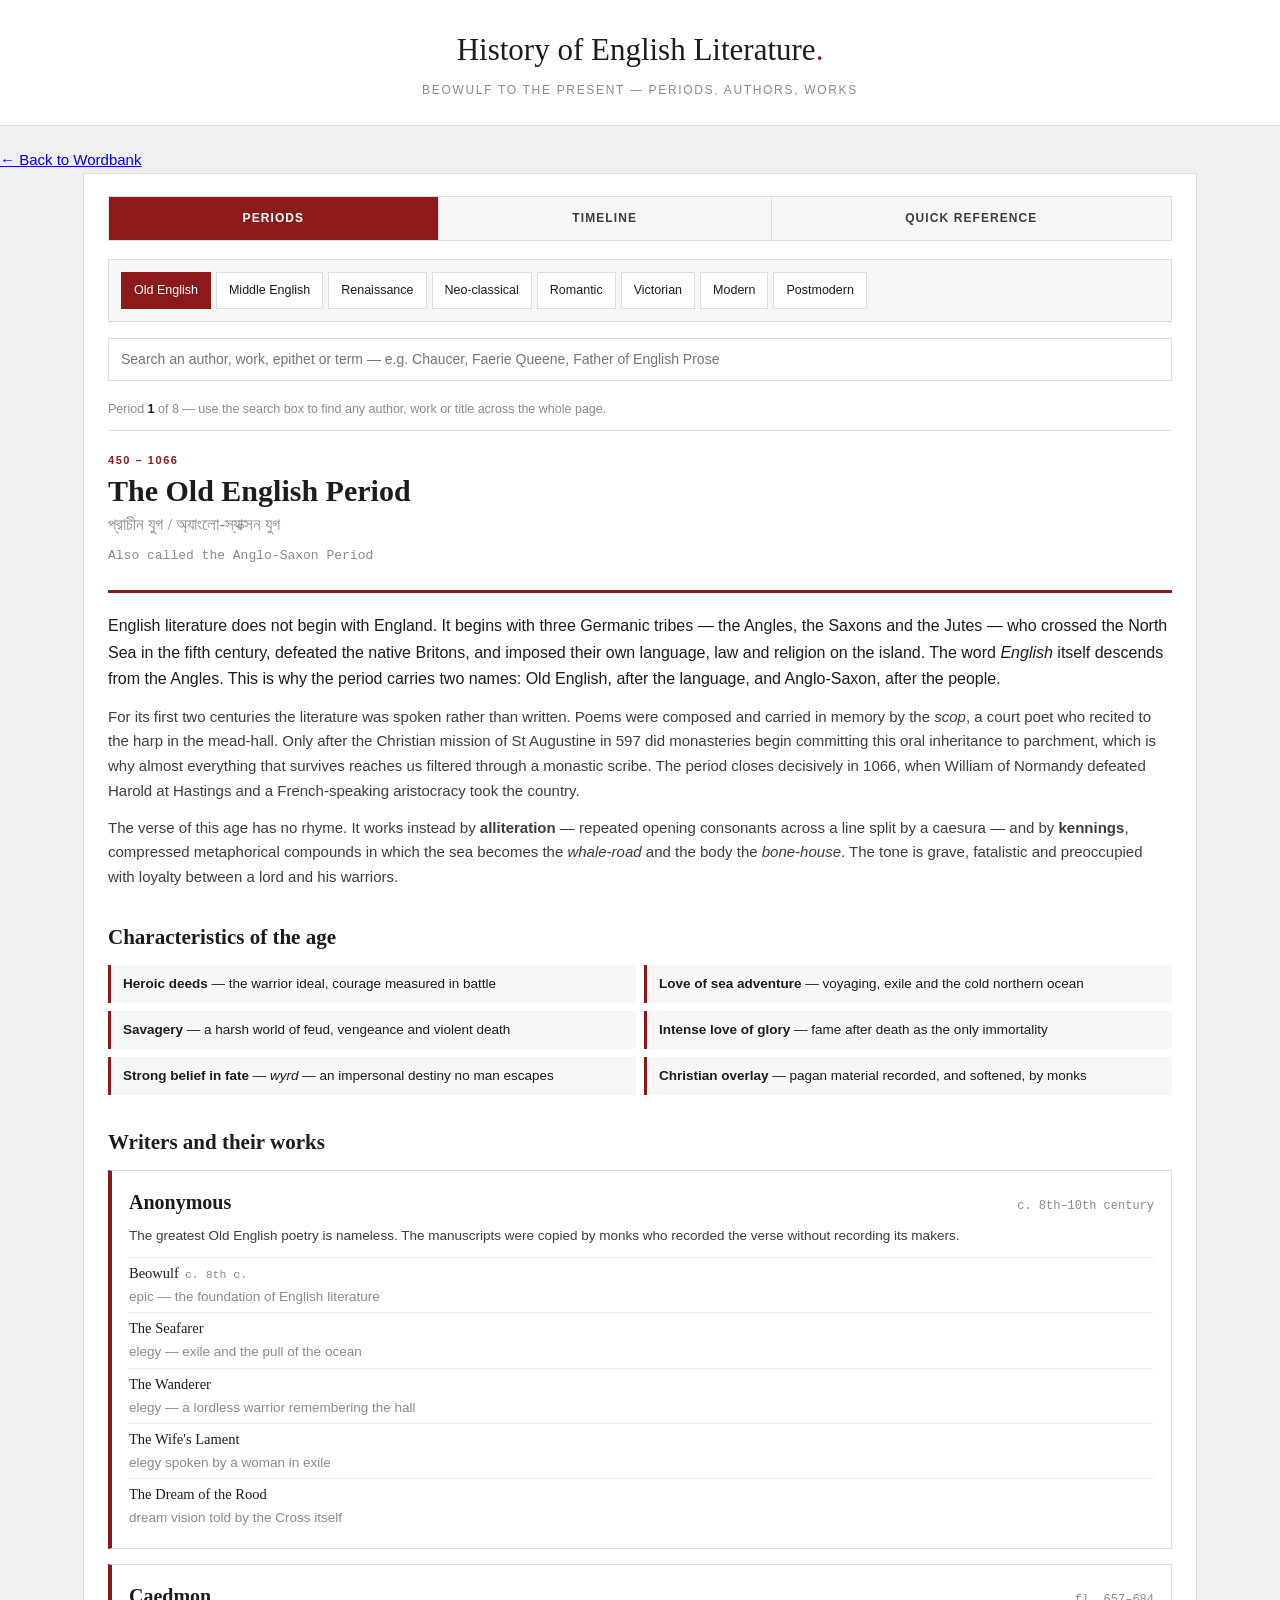
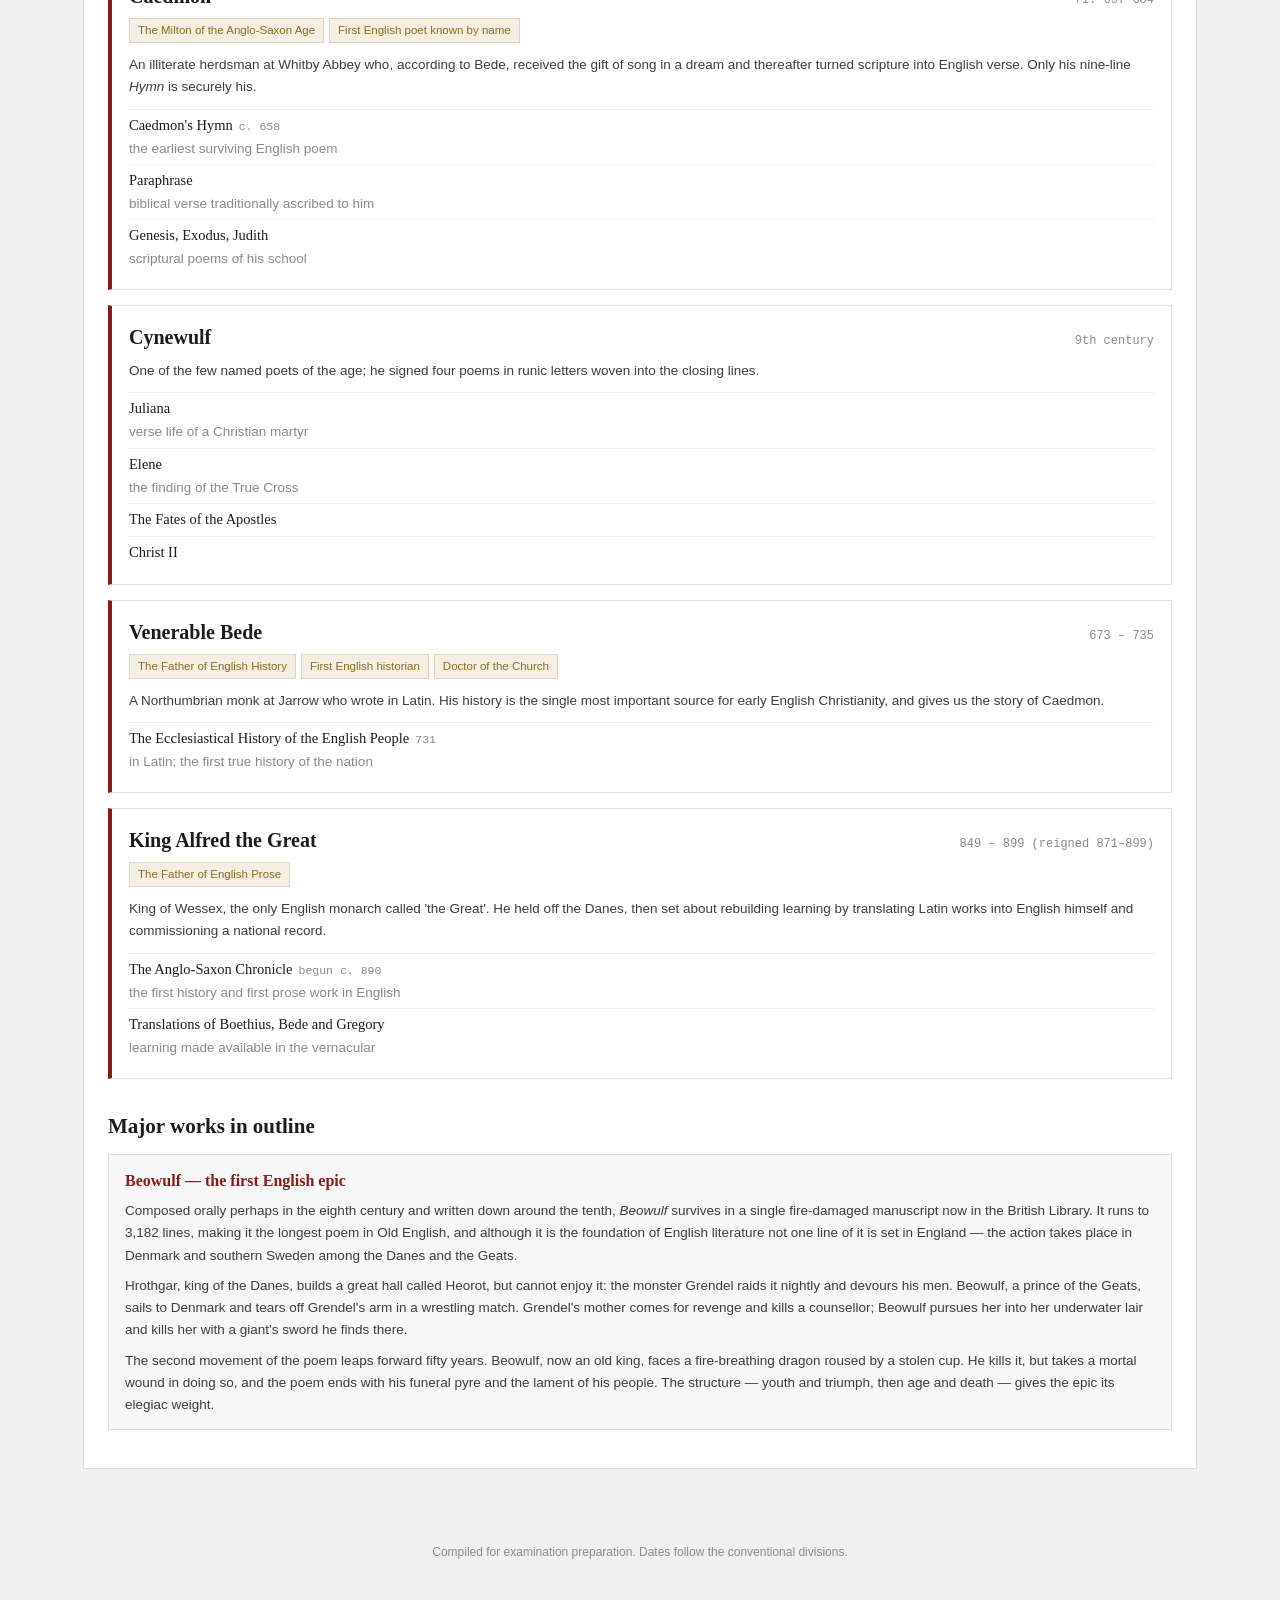
==== commit 60ef924e: "Add back navigation link to Wordbank" ====
--- a/english-literature.html
+++ b/english-literature.html
@@ -126,6 +126,7 @@
 </header>
 
 <main>
+   <a href="index.html">← Back to Wordbank</a>
 <div class="wrap">
   <div class="panel">
 
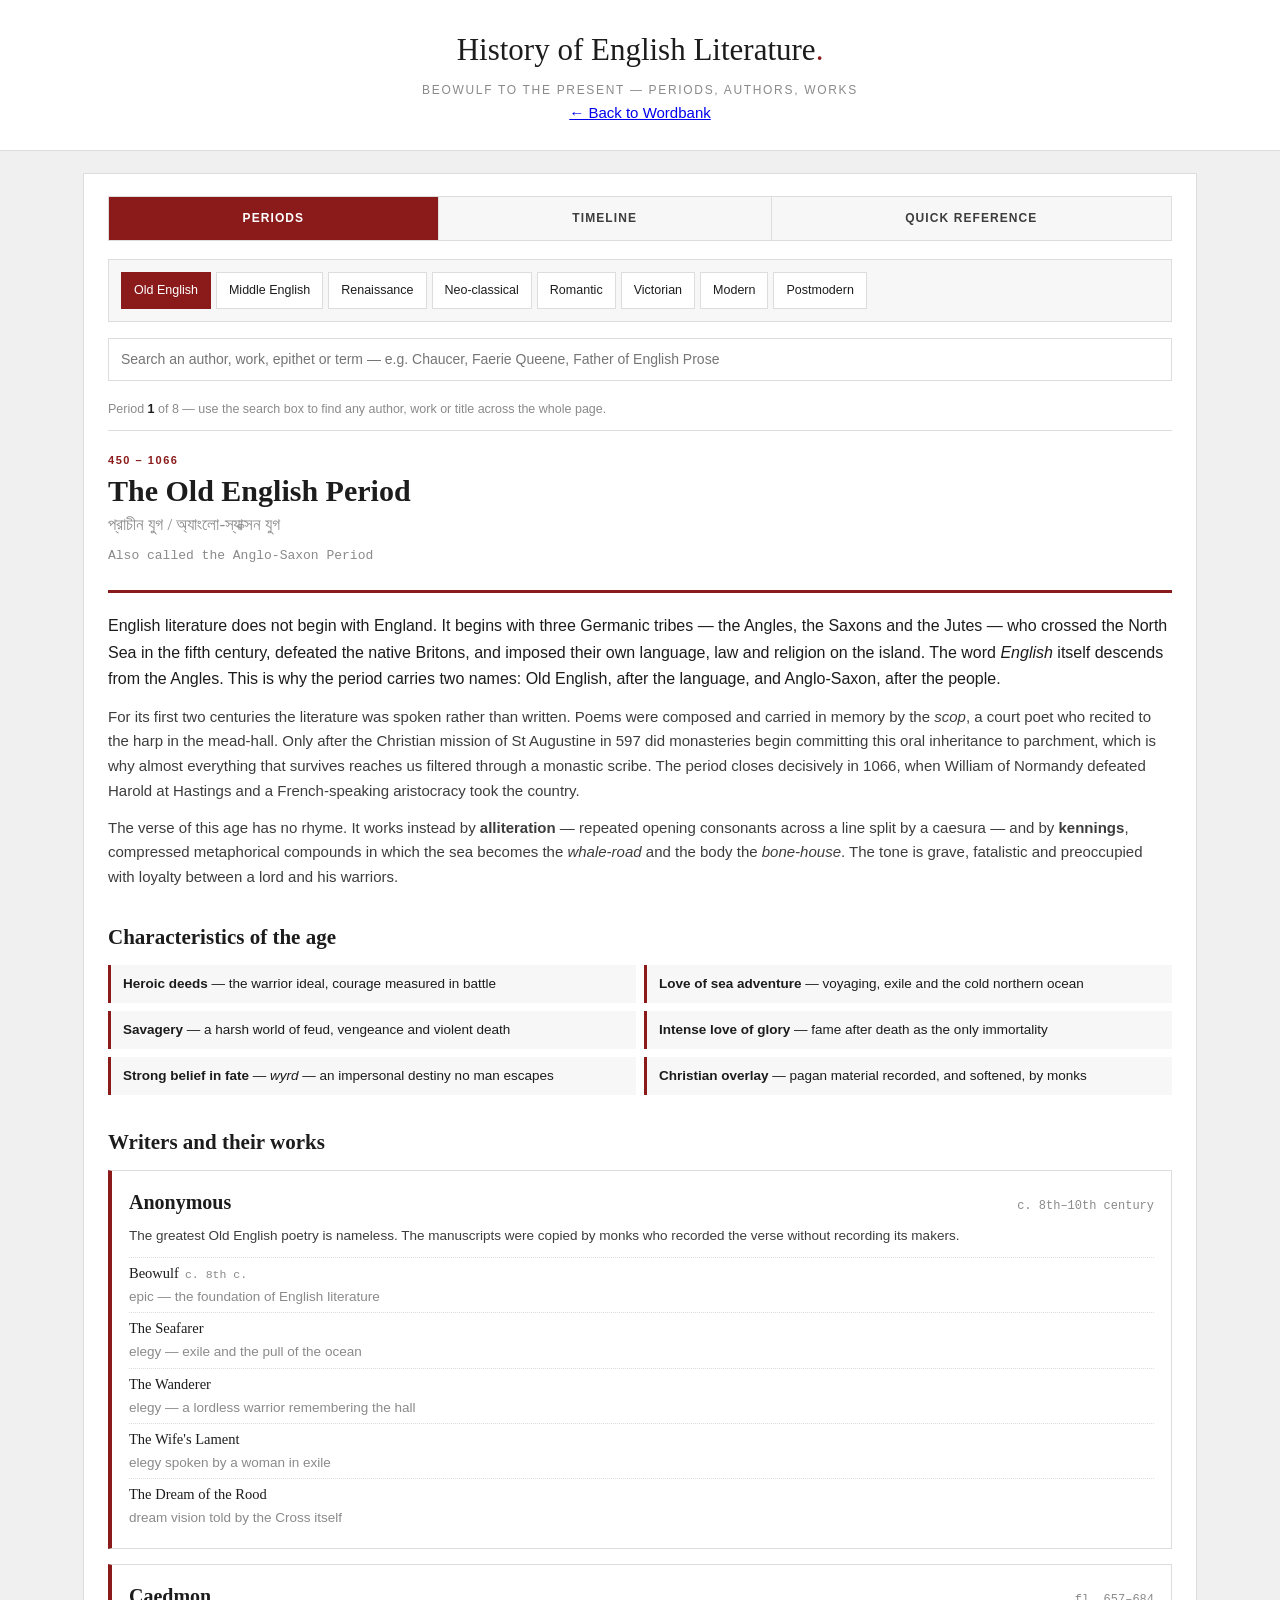
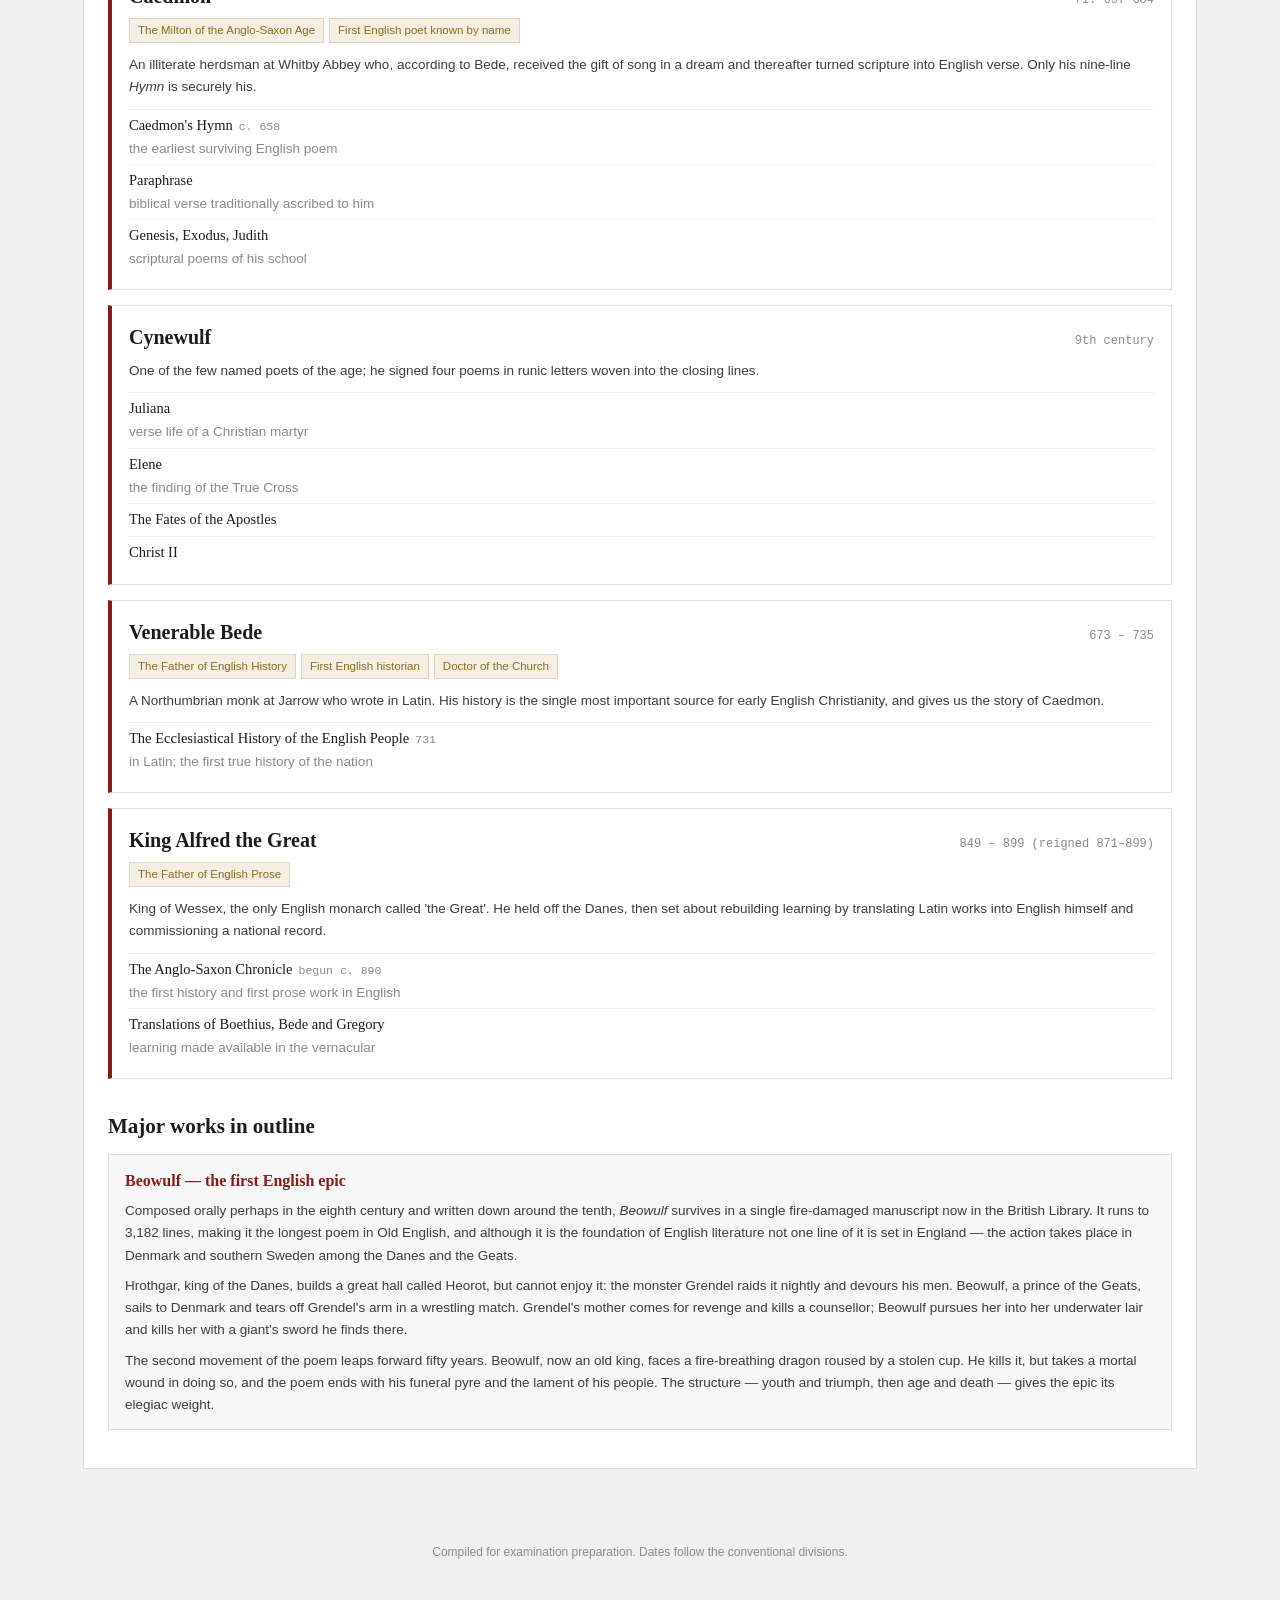
==== commit 9e31c097: "Remove duplicate 'Back to Wordbank' link" ====
--- a/english-literature.html
+++ b/english-literature.html
@@ -122,11 +122,12 @@
   <div class="wrap">
     <a class="brand" href="#top">History of English Literature<span class="dot">.</span></a>
     <p class="tagline">Beowulf to the present — periods, authors, works</p>
+     <a href="index.html">← Back to Wordbank</a>
   </div>
 </header>
 
 <main>
-   <a href="index.html">← Back to Wordbank</a>
+   
 <div class="wrap">
   <div class="panel">
 
